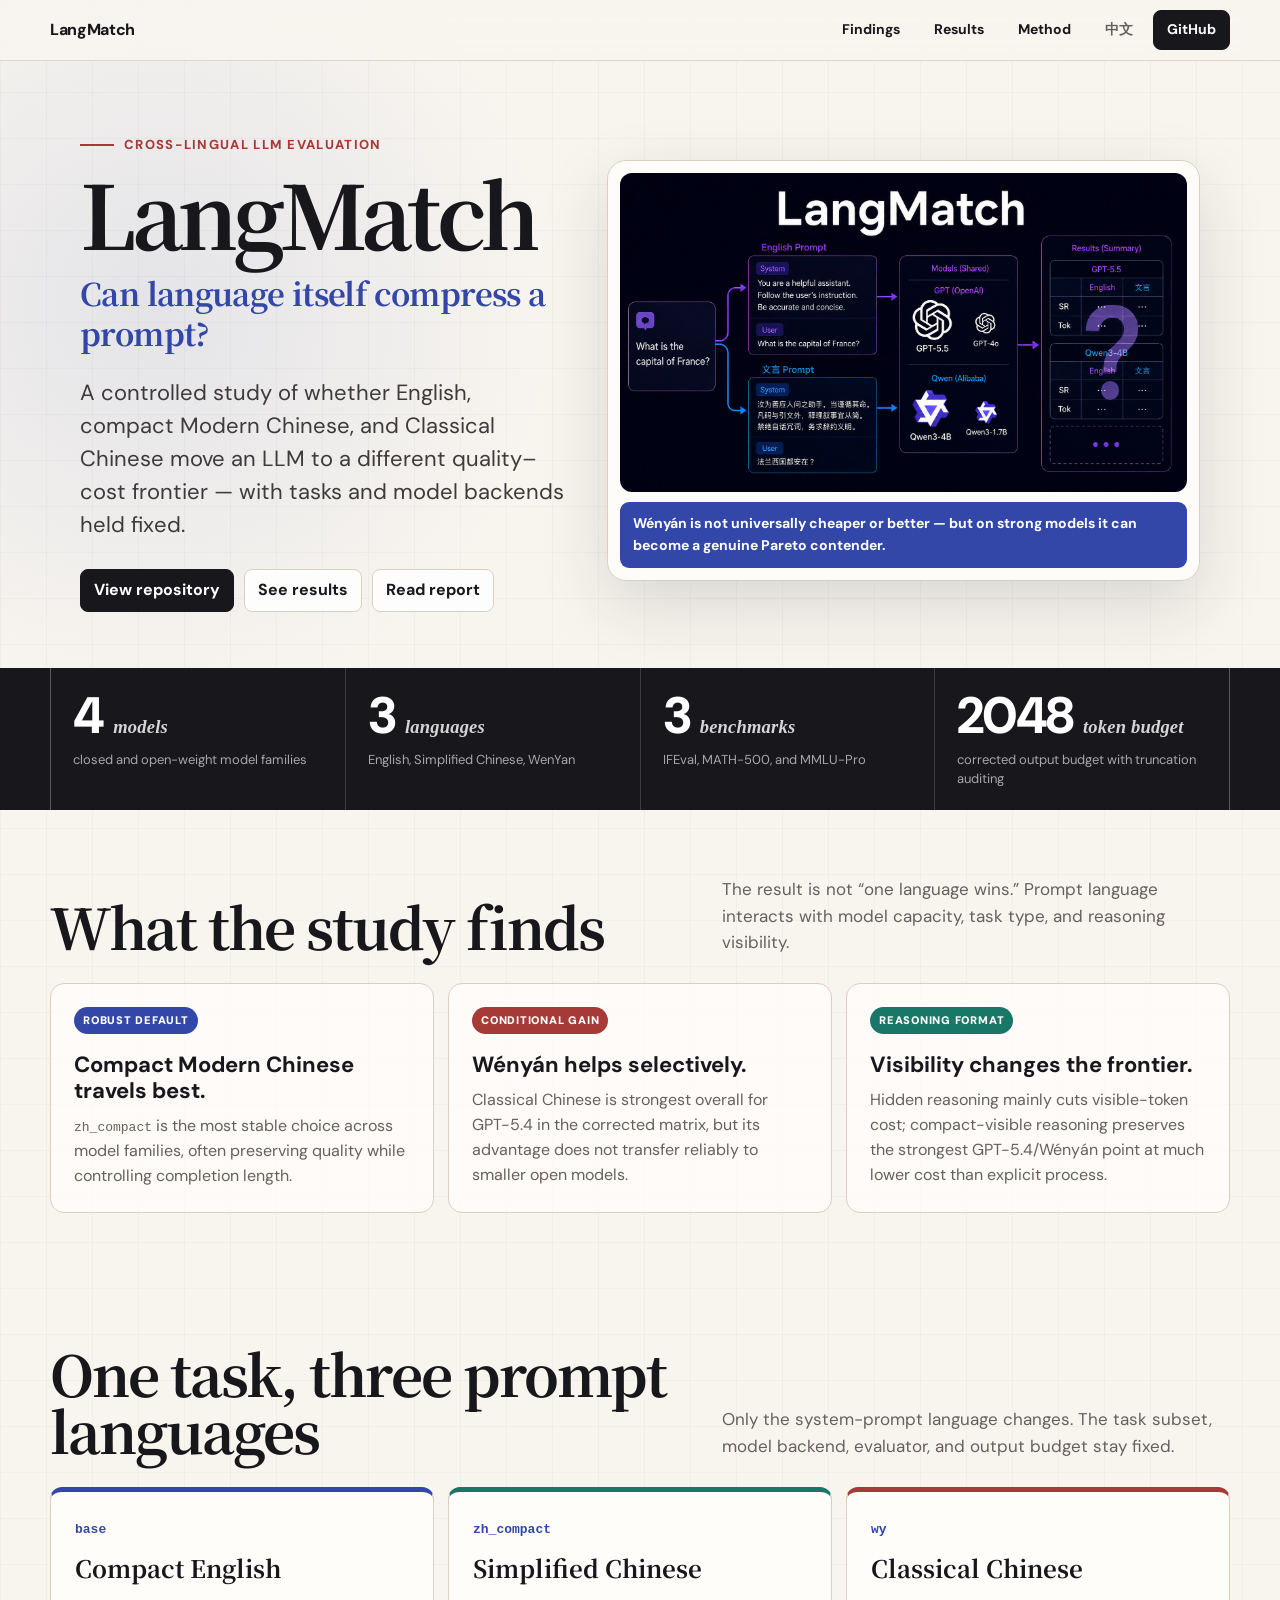
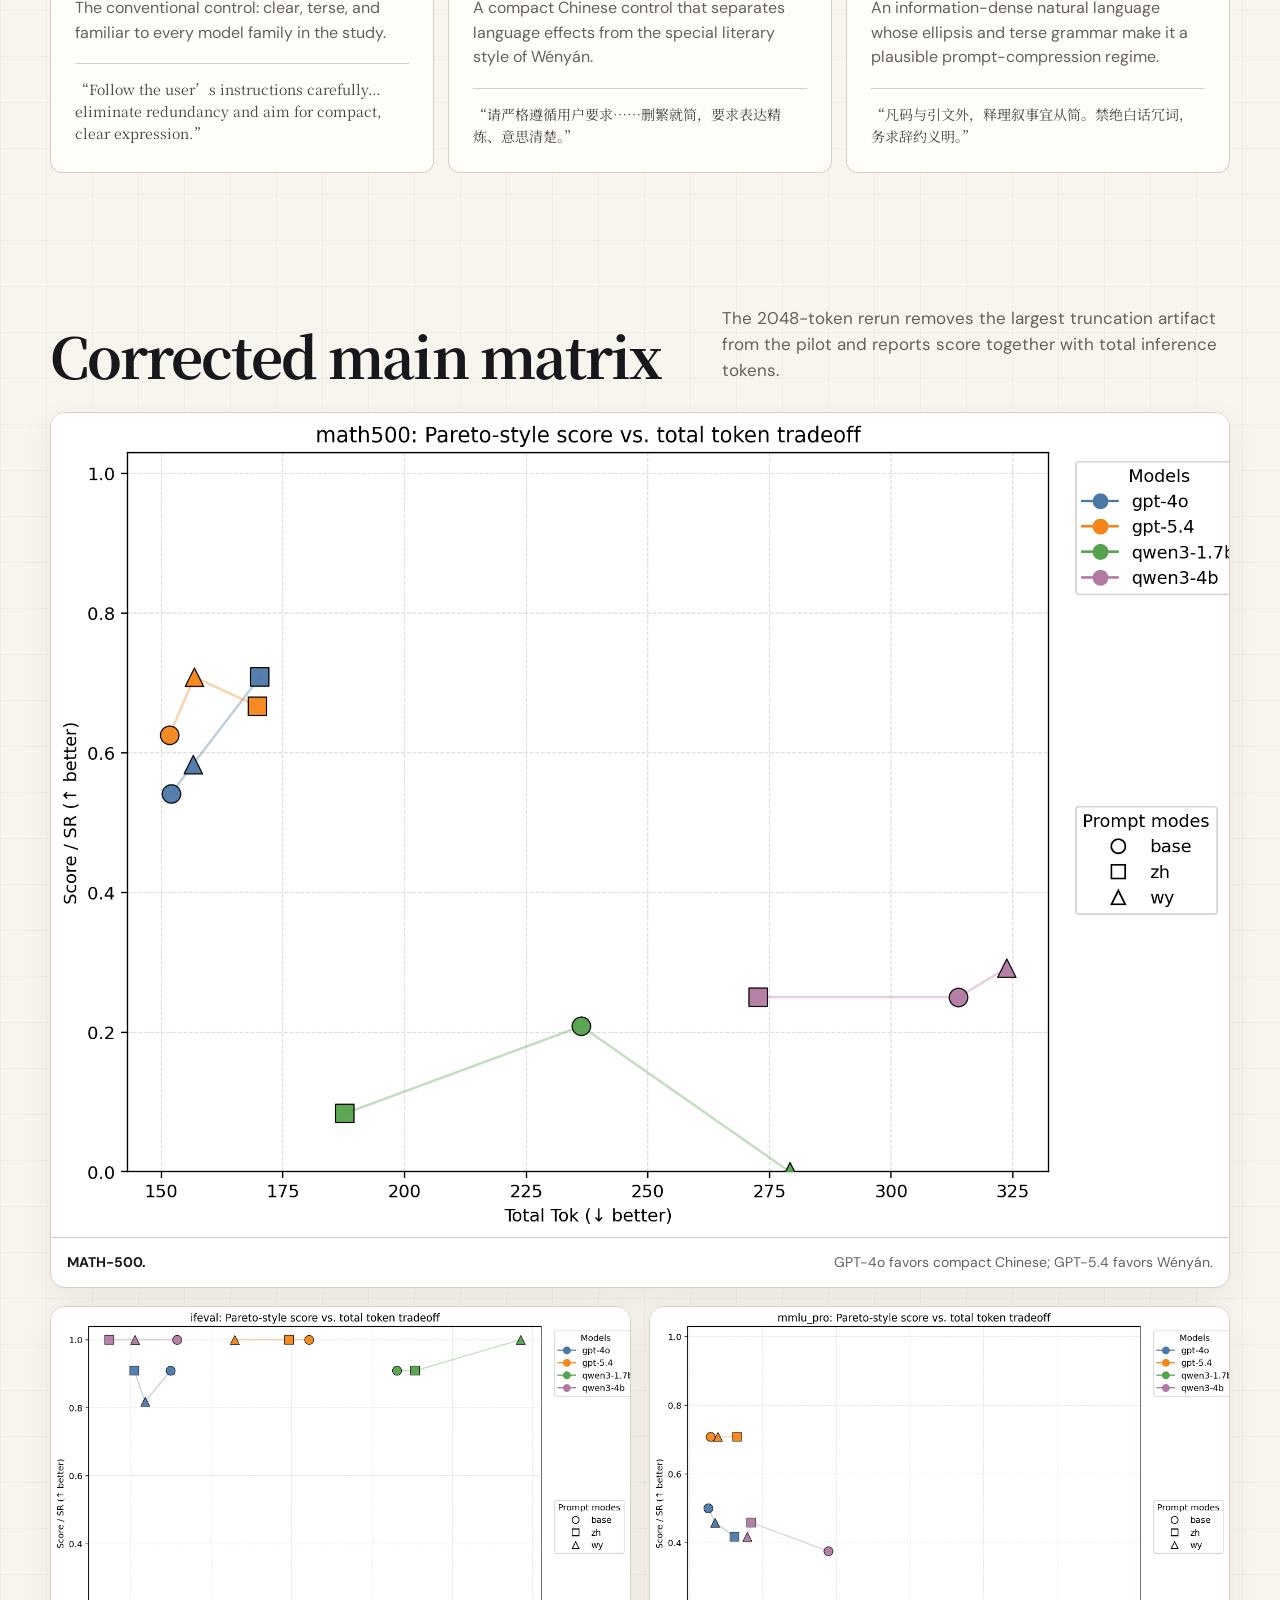
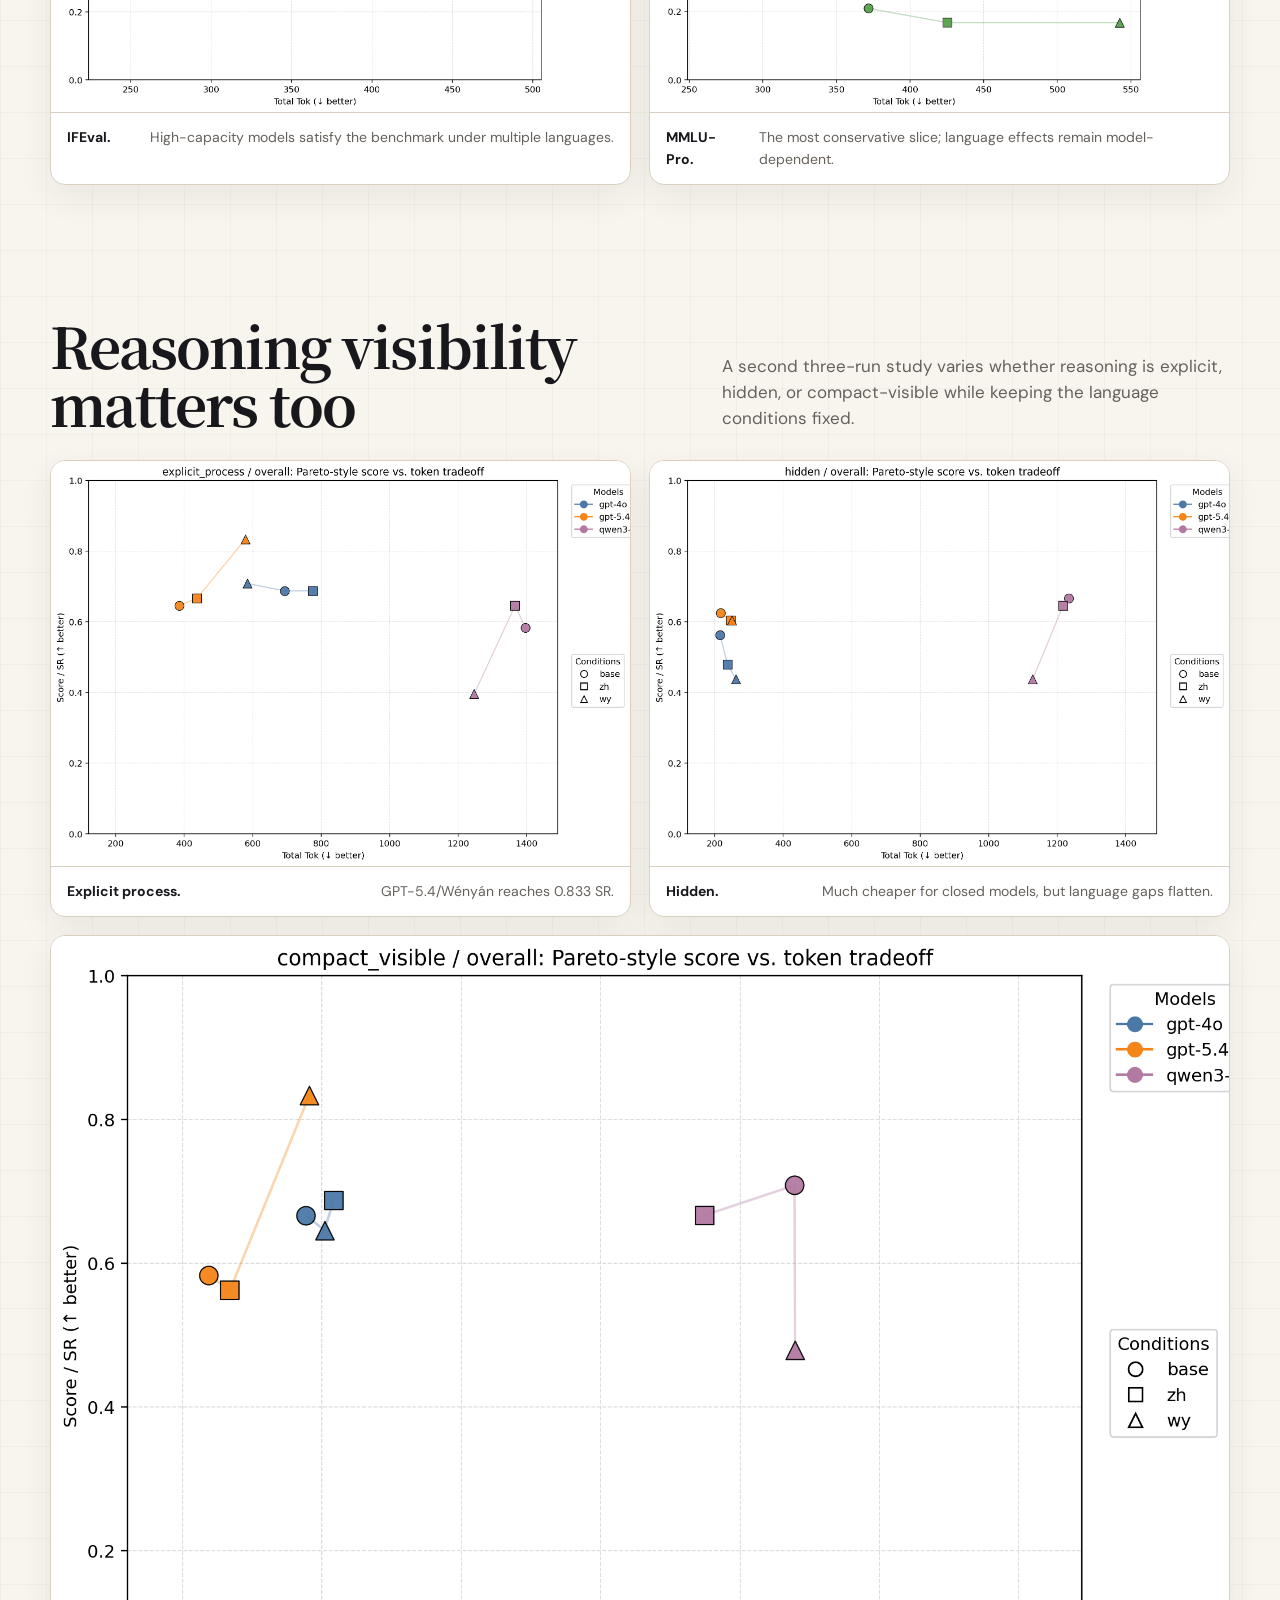
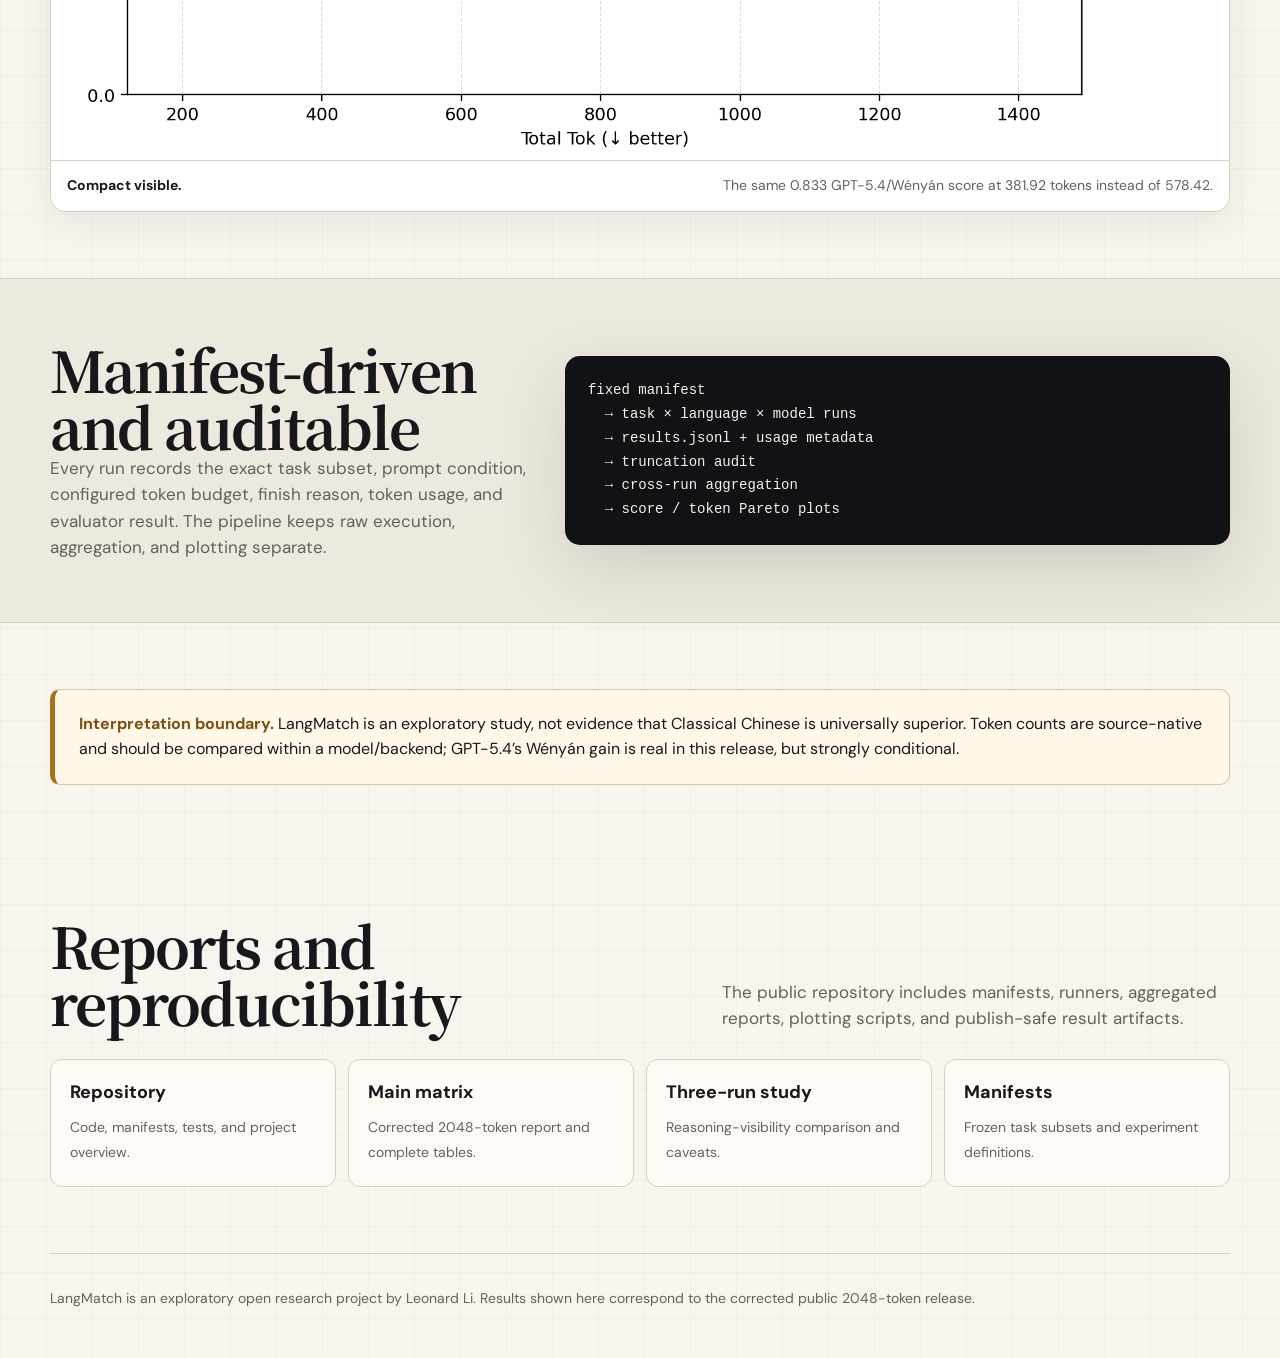
==== site/index.html @ ec036cbc "Add standalone LangMatch project site" ====
<!doctype html>
<html lang="en">
<head>
  <meta charset="utf-8">
  <meta name="viewport" content="width=device-width, initial-scale=1">
  <title>LangMatch — Prompt Language as a Quality–Cost Variable</title>
  <meta name="description" content="LangMatch tests whether Classical Chinese can act as a conditional natural-language prompt compression strategy for LLMs.">
  <meta property="og:title" content="LangMatch">
  <meta property="og:description" content="Does prompt language change the quality–cost frontier of LLM inference?">
  <meta property="og:image" content="assets/hero.png">
  <link rel="stylesheet" href="styles.css">
</head>
<body>
  <div class="topbar">
    <nav class="nav" aria-label="Primary navigation">
      <a class="brand" href="#">LangMatch</a>
      <div class="navlinks">
        <a href="#findings">Findings</a>
        <a href="#results">Results</a>
        <a href="#method">Method</a>
        <a class="lang" href="zh.html">中文</a>
        <a class="button primary" href="https://github.com/LeonardNJU/LangMatch">GitHub</a>
      </div>
    </nav>
  </div>

  <header class="hero">
    <div>
      <p class="eyebrow">Cross-lingual LLM evaluation</p>
      <h1><span class="title-main">LangMatch</span><span class="subtitle-mark">Can language itself compress a prompt?</span></h1>
      <p class="lead">A controlled study of whether English, compact Modern Chinese, and Classical Chinese move an LLM to a different quality–cost frontier — with tasks and model backends held fixed.</p>
      <div class="hero-actions">
        <a class="button primary" href="https://github.com/LeonardNJU/LangMatch">View repository</a>
        <a class="button secondary" href="#results">See results</a>
        <a class="button secondary" href="https://github.com/LeonardNJU/LangMatch/blob/main/docs/matrix_eval_results_2048.md">Read report</a>
      </div>
    </div>
    <div class="hero-figure" aria-label="LangMatch project illustration">
      <img src="assets/hero.png" alt="LangMatch project illustration comparing English, Simplified Chinese, and WenYan prompts">
      <div class="hero-callout">Wényán is not universally cheaper or better — but on strong models it can become a genuine Pareto contender.</div>
    </div>
  </header>

  <section class="metric-strip" aria-label="Study summary">
    <div class="metrics">
      <div class="metric"><strong><span class="metric-value">4</span><span class="metric-unit">models</span></strong><span>closed and open-weight model families</span></div>
      <div class="metric"><strong><span class="metric-value">3</span><span class="metric-unit">languages</span></strong><span>English, Simplified Chinese, WenYan</span></div>
      <div class="metric"><strong><span class="metric-value">3</span><span class="metric-unit">benchmarks</span></strong><span>IFEval, MATH-500, and MMLU-Pro</span></div>
      <div class="metric"><strong><span class="metric-value">2048</span><span class="metric-unit">token budget</span></strong><span>corrected output budget with truncation auditing</span></div>
    </div>
  </section>

  <main>
    <section class="section" id="findings">
      <div class="section-head">
        <h2>What the study finds</h2>
        <p>The result is not “one language wins.” Prompt language interacts with model capacity, task type, and reasoning visibility.</p>
      </div>
      <div class="cards">
        <article class="card">
          <span class="tag indigo">Robust default</span>
          <h3>Compact Modern Chinese travels best.</h3>
          <p><code>zh_compact</code> is the most stable choice across model families, often preserving quality while controlling completion length.</p>
        </article>
        <article class="card">
          <span class="tag red">Conditional gain</span>
          <h3>Wényán helps selectively.</h3>
          <p>Classical Chinese is strongest overall for GPT-5.4 in the corrected matrix, but its advantage does not transfer reliably to smaller open models.</p>
        </article>
        <article class="card">
          <span class="tag jade">Reasoning format</span>
          <h3>Visibility changes the frontier.</h3>
          <p>Hidden reasoning mainly cuts visible-token cost; compact-visible reasoning preserves the strongest GPT-5.4/Wényán point at much lower cost than explicit process.</p>
        </article>
      </div>
    </section>

    <section class="section" id="question">
      <div class="section-head">
        <h2>One task, three prompt languages</h2>
        <p>Only the system-prompt language changes. The task subset, model backend, evaluator, and output budget stay fixed.</p>
      </div>
      <div class="prompt-grid">
        <article class="prompt">
          <code>base</code>
          <h3>Compact English</h3>
          <p>The conventional control: clear, terse, and familiar to every model family in the study.</p>
          <p class="sample">“Follow the user’s instructions carefully… eliminate redundancy and aim for compact, clear expression.”</p>
        </article>
        <article class="prompt">
          <code>zh_compact</code>
          <h3>Simplified Chinese</h3>
          <p>A compact Chinese control that separates language effects from the special literary style of Wényán.</p>
          <p class="sample">“请严格遵循用户要求……删繁就简，要求表达精炼、意思清楚。”</p>
        </article>
        <article class="prompt">
          <code>wy</code>
          <h3>Classical Chinese</h3>
          <p>An information-dense natural language whose ellipsis and terse grammar make it a plausible prompt-compression regime.</p>
          <p class="sample">“凡码与引文外，释理叙事宜从简。禁绝白话冗词，务求辞约义明。”</p>
        </article>
      </div>
    </section>

    <section class="section" id="results">
      <div class="section-head">
        <h2>Corrected main matrix</h2>
        <p>The 2048-token rerun removes the largest truncation artifact from the pilot and reports score together with total inference tokens.</p>
      </div>
      <div class="charts">
        <figure class="wide">
          <img src="assets/matrix-math500.png" alt="MATH-500 prompt-language comparison">
          <figcaption><strong>MATH-500.</strong><span>GPT-4o favors compact Chinese; GPT-5.4 favors Wényán.</span></figcaption>
        </figure>
        <figure>
          <img src="assets/matrix-ifeval.png" alt="IFEval prompt-language comparison">
          <figcaption><strong>IFEval.</strong><span>High-capacity models satisfy the benchmark under multiple languages.</span></figcaption>
        </figure>
        <figure>
          <img src="assets/matrix-mmlu-pro.png" alt="MMLU-Pro prompt-language comparison">
          <figcaption><strong>MMLU-Pro.</strong><span>The most conservative slice; language effects remain model-dependent.</span></figcaption>
        </figure>
      </div>
    </section>

    <section class="section">
      <div class="section-head">
        <h2>Reasoning visibility matters too</h2>
        <p>A second three-run study varies whether reasoning is explicit, hidden, or compact-visible while keeping the language conditions fixed.</p>
      </div>
      <div class="charts">
        <figure>
          <img src="assets/three-run-explicit.png" alt="Explicit reasoning overall results">
          <figcaption><strong>Explicit process.</strong><span>GPT-5.4/Wényán reaches 0.833 SR.</span></figcaption>
        </figure>
        <figure>
          <img src="assets/three-run-hidden.png" alt="Hidden reasoning overall results">
          <figcaption><strong>Hidden.</strong><span>Much cheaper for closed models, but language gaps flatten.</span></figcaption>
        </figure>
        <figure class="wide">
          <img src="assets/three-run-compact.png" alt="Compact-visible reasoning overall results">
          <figcaption><strong>Compact visible.</strong><span>The same 0.833 GPT-5.4/Wényán score at 381.92 tokens instead of 578.42.</span></figcaption>
        </figure>
      </div>
    </section>

    <section class="method-band" id="method">
      <div class="method-grid">
        <div>
          <h2>Manifest-driven and auditable</h2>
          <p class="body-copy">Every run records the exact task subset, prompt condition, configured token budget, finish reason, token usage, and evaluator result. The pipeline keeps raw execution, aggregation, and plotting separate.</p>
        </div>
        <pre class="pipeline"><code>fixed manifest
  → task × language × model runs
  → results.jsonl + usage metadata
  → truncation audit
  → cross-run aggregation
  → score / token Pareto plots</code></pre>
      </div>
    </section>

    <section class="section">
      <div class="notice">
        <strong>Interpretation boundary.</strong> LangMatch is an exploratory study, not evidence that Classical Chinese is universally superior. Token counts are source-native and should be compared within a model/backend; GPT-5.4’s Wényán gain is real in this release, but strongly conditional.
      </div>
    </section>

    <section class="section">
      <div class="section-head">
        <h2>Reports and reproducibility</h2>
        <p>The public repository includes manifests, runners, aggregated reports, plotting scripts, and publish-safe result artifacts.</p>
      </div>
      <div class="docs">
        <a class="doc-link" href="https://github.com/LeonardNJU/LangMatch"><strong>Repository</strong><span>Code, manifests, tests, and project overview.</span></a>
        <a class="doc-link" href="https://github.com/LeonardNJU/LangMatch/blob/main/docs/matrix_eval_results_2048.md"><strong>Main matrix</strong><span>Corrected 2048-token report and complete tables.</span></a>
        <a class="doc-link" href="https://github.com/LeonardNJU/LangMatch/blob/main/docs/langmatch_3runs_results_zh.md"><strong>Three-run study</strong><span>Reasoning-visibility comparison and caveats.</span></a>
        <a class="doc-link" href="https://github.com/LeonardNJU/LangMatch/tree/main/data"><strong>Manifests</strong><span>Frozen task subsets and experiment definitions.</span></a>
      </div>
    </section>
  </main>

  <footer>LangMatch is an exploratory open research project by Leonard Li. Results shown here correspond to the corrected public 2048-token release.</footer>
</body>
</html>
---- site/styles.css ----
@import url("https://fonts.googleapis.com/css2?family=DM+Sans:wght@400;500;600;700&family=Noto+Serif+SC:wght@600;700;900&display=swap");

:root {
  color-scheme: light;
  --ink: #18171c;
  --paper: #f8f5ef;
  --panel: #fffdfa;
  --soft: #eee9df;
  --line: #d9d0c2;
  --muted: #66605b;
  --indigo: #3247a8;
  --red: #a63a36;
  --jade: #187766;
  --gold: #a76f16;
  --shadow: 0 24px 70px rgba(38, 28, 24, .14);
}

* { box-sizing: border-box; }
html { scroll-behavior: smooth; overflow-x: hidden; }
body {
  margin: 0;
  color: var(--ink);
  font-family: "DM Sans", system-ui, -apple-system, BlinkMacSystemFont, "Segoe UI", sans-serif;
  line-height: 1.55;
  background:
    radial-gradient(circle at 12% 5%, rgba(50, 71, 168, .10), transparent 25rem),
    linear-gradient(90deg, rgba(24, 23, 28, .026) 1px, transparent 1px),
    linear-gradient(180deg, rgba(24, 23, 28, .026) 1px, transparent 1px),
    var(--paper);
  background-size: auto, 46px 46px, 46px 46px, auto;
}
a { color: inherit; }
img { max-width: 100%; }

.topbar {
  position: sticky;
  top: 0;
  z-index: 20;
  border-bottom: 1px solid rgba(217, 208, 194, .82);
  background: rgba(248, 245, 239, .87);
  backdrop-filter: blur(16px);
}
.nav {
  width: min(1180px, calc(100% - 40px));
  min-height: 60px;
  margin: 0 auto;
  display: flex;
  align-items: center;
  justify-content: space-between;
  gap: 18px;
}
.brand { font-weight: 800; text-decoration: none; letter-spacing: -.02em; }
.navlinks { display: flex; align-items: center; gap: 6px; font-size: 14px; }
.navlinks a, .button {
  display: inline-flex;
  align-items: center;
  justify-content: center;
  min-height: 38px;
  padding: 8px 13px;
  border: 1px solid transparent;
  border-radius: 8px;
  text-decoration: none;
  font-weight: 700;
  white-space: nowrap;
}
.navlinks a:hover { border-color: var(--line); background: rgba(255,255,255,.72); }
.button.primary { color: #fff; background: var(--ink); border-color: var(--ink); }
.button.secondary { background: rgba(255,255,255,.86); border-color: var(--line); }
.button:hover { transform: translateY(-1px); }
.lang { color: var(--muted); }

.hero {
  width: min(1120px, calc(100% - 72px));
  margin: 0 auto;
  padding: 68px 0 56px;
  display: grid;
  grid-template-columns: minmax(0, .82fr) minmax(430px, 1fr);
  gap: 40px;
  align-items: center;
}
.eyebrow {
  display: inline-flex;
  align-items: center;
  gap: 10px;
  margin: 0 0 17px;
  color: var(--red);
  font-size: 13px;
  font-weight: 800;
  letter-spacing: .1em;
  text-transform: uppercase;
}
.eyebrow::before { content: ""; width: 34px; height: 2px; background: var(--red); }
h1 {
  margin: 0;
  display: flex;
  flex-direction: column;
  align-items: flex-start;
  gap: 20px;
  font-family: "Noto Serif SC", Georgia, serif;
}
.title-main {
  display: block;
  font-size: clamp(55px, 7vw, 88px);
  line-height: .92;
  letter-spacing: -.055em;
}
.subtitle-mark {
  display: block;
  margin: 0;
  color: var(--indigo);
  font-size: clamp(22px, 2.45vw, 31px);
  line-height: 1.28;
  letter-spacing: -.02em;
}
.lead { margin: 24px 0 0; max-width: 640px; color: #3e3a3a; font-size: clamp(17px, 1.75vw, 22px); line-height: 1.5; }
.hero-actions { display: flex; flex-wrap: wrap; gap: 10px; margin-top: 28px; }
.hero-figure {
  min-width: 0;
  padding: 12px;
  border: 1px solid var(--line);
  border-radius: 19px;
  background: rgba(255,253,250,.9);
  box-shadow: var(--shadow);
  overflow: hidden;
}
.hero-figure img { display: block; width: 100%; aspect-ratio: 16 / 9; object-fit: cover; border-radius: 12px; }
.hero-callout {
  margin-top: 10px;
  padding: 11px 13px;
  border-radius: 9px;
  background: var(--indigo);
  color: #fff;
  font-size: 14px;
  font-weight: 700;
}

.metric-strip { color: #fff; background: var(--ink); }
.metrics {
  width: min(1180px, calc(100% - 40px));
  margin: 0 auto;
  display: grid;
  grid-template-columns: repeat(4, minmax(0, 1fr));
  gap: 1px;
  background: rgba(255,255,255,.16);
  border-inline: 1px solid rgba(255,255,255,.16);
}
.metric { min-height: 134px; padding: 22px; background: var(--ink); }
.metric strong { display: flex; align-items: baseline; gap: 11px; margin-bottom: 10px; line-height: 1; }
.metric-value { color: #fff; font-size: clamp(36px, 4vw, 54px); font-weight: 800; letter-spacing: -.055em; }
.metric-unit {
  color: rgba(255,255,255,.82);
  font-family: Georgia, "Songti SC", "Noto Serif CJK SC", serif;
  font-size: clamp(16px, 1.45vw, 19px);
  font-style: italic;
  font-weight: 600;
  letter-spacing: .01em;
  text-transform: lowercase;
}
.metric > span { display: block; color: rgba(255,255,255,.62); font-size: 13px; line-height: 1.42; }

.section { width: min(1180px, calc(100% - 40px)); margin: 0 auto; padding: 66px 0; }
.section-head {
  display: grid;
  grid-template-columns: minmax(0, .9fr) minmax(280px, .72fr);
  gap: 38px;
  align-items: end;
  margin-bottom: 28px;
}
h2 { margin: 0; font-family: "Noto Serif SC", Georgia, serif; font-size: clamp(34px, 4.4vw, 56px); line-height: 1.02; letter-spacing: -.035em; }
.section-head p, .body-copy { margin: 0; color: var(--muted); font-size: 17px; }

.cards { display: grid; grid-template-columns: repeat(3, minmax(0, 1fr)); gap: 14px; }
.card {
  min-height: 210px;
  padding: 23px;
  border: 1px solid var(--line);
  border-radius: 14px;
  background: rgba(255,253,250,.82);
}
.tag { display: inline-flex; margin-bottom: 18px; padding: 5px 9px; border-radius: 999px; color: #fff; font-size: 11px; font-weight: 900; letter-spacing: .07em; text-transform: uppercase; }
.tag.red { background: var(--red); } .tag.indigo { background: var(--indigo); } .tag.jade { background: var(--jade); }
.card h3 { margin: 0 0 10px; font-size: 22px; line-height: 1.18; }
.card p { margin: 0; color: var(--muted); }

.prompt-grid { display: grid; grid-template-columns: repeat(3, minmax(0, 1fr)); gap: 14px; }
.prompt {
  position: relative;
  min-height: 250px;
  padding: 24px;
  border: 1px solid var(--line);
  border-top: 5px solid var(--line);
  border-radius: 12px;
  background: var(--panel);
}
.prompt:nth-child(1) { border-top-color: var(--indigo); }
.prompt:nth-child(2) { border-top-color: var(--jade); }
.prompt:nth-child(3) { border-top-color: var(--red); }
.prompt code { color: var(--indigo); font-weight: 800; }
.prompt h3 { margin: 8px 0 10px; font-family: "Noto Serif SC", Georgia, serif; font-size: 24px; }
.prompt p { margin: 0; color: var(--muted); }
.prompt .sample { margin-top: 18px; padding-top: 15px; border-top: 1px solid var(--line); color: #4a4541; font-family: "Noto Serif SC", Georgia, serif; font-size: 14px; }

.charts { display: grid; grid-template-columns: repeat(2, minmax(0, 1fr)); gap: 18px; }
figure { margin: 0; border: 1px solid var(--line); border-radius: 15px; overflow: hidden; background: #fff; box-shadow: 0 12px 34px rgba(38,28,24,.07); }
figure.wide { grid-column: 1 / -1; }
figure img { display: block; width: 100%; height: auto; }
figcaption { display: flex; justify-content: space-between; gap: 18px; padding: 14px 16px; border-top: 1px solid var(--line); color: var(--muted); font-size: 14px; }
figcaption strong { color: var(--ink); }

.method-band { background: var(--soft); border-block: 1px solid var(--line); }
.method-grid {
  width: min(1180px, calc(100% - 40px));
  margin: 0 auto;
  padding: 62px 0;
  display: grid;
  grid-template-columns: minmax(0, .72fr) minmax(430px, 1fr);
  gap: 36px;
  align-items: center;
}
.pipeline { margin: 0; overflow-x: auto; padding: 23px; border-radius: 15px; color: #f7f2e9; background: #111216; box-shadow: var(--shadow); }
.pipeline code { font-family: ui-monospace, SFMono-Regular, Menlo, Consolas, monospace; font-size: 14px; line-height: 1.7; }

.notice { padding: 22px 24px; border: 1px solid #d7c6a5; border-left: 5px solid var(--gold); border-radius: 10px; background: #fff8e8; }
.notice strong { color: #7c5010; }
.docs { display: grid; grid-template-columns: repeat(4, minmax(0, 1fr)); gap: 12px; }
.doc-link { min-height: 128px; padding: 19px; border: 1px solid var(--line); border-radius: 12px; background: rgba(255,253,250,.84); text-decoration: none; }
.doc-link:hover { border-color: var(--indigo); transform: translateY(-2px); }
.doc-link strong { display: block; margin-bottom: 8px; font-size: 18px; }
.doc-link span { color: var(--muted); font-size: 14px; }

html[lang="zh-CN"] body {
  font-family: "Microsoft YaHei", "PingFang SC", "Noto Sans SC", "Noto Sans CJK SC", Arial, sans-serif;
}
html[lang="zh-CN"] h1,
html[lang="zh-CN"] h2,
html[lang="zh-CN"] h3,
html[lang="zh-CN"] .subtitle-mark {
  font-family: "Microsoft YaHei", "PingFang SC", "Noto Sans SC", "Noto Sans CJK SC", Arial, sans-serif;
}
html[lang="zh-CN"] h1 { gap: 17px; }
html[lang="zh-CN"] .subtitle-mark {
  font-size: clamp(18px, 1.95vw, 25px);
  font-weight: 600;
  line-height: 1.42;
  letter-spacing: -.015em;
}
html[lang="zh-CN"] .lead {
  font-size: clamp(16px, 1.45vw, 19px);
  line-height: 1.68;
}
html[lang="zh-CN"] h2 {
  font-size: clamp(30px, 3.55vw, 47px);
  line-height: 1.2;
  letter-spacing: -.03em;
  text-wrap: balance;
}
html[lang="zh-CN"] .section-head p,
html[lang="zh-CN"] .body-copy {
  font-size: 16px;
  line-height: 1.72;
}
html[lang="zh-CN"] .metric-unit {
  font-family: "Microsoft YaHei", "PingFang SC", "Noto Sans SC", "Noto Sans CJK SC", Arial, sans-serif;
  font-style: normal;
  letter-spacing: 0;
}

footer { width: min(1180px, calc(100% - 40px)); margin: 0 auto; padding: 34px 0 48px; border-top: 1px solid var(--line); color: var(--muted); font-size: 14px; }

@media (max-width: 900px) {
  .hero { width: min(100% - 40px, 720px); grid-template-columns: 1fr; padding-top: 48px; }
  .hero-figure { max-width: 700px; }
  .metrics { grid-template-columns: repeat(2, minmax(0,1fr)); }
  .cards, .prompt-grid { grid-template-columns: 1fr; }
  .section-head, .method-grid { grid-template-columns: 1fr; }
  .docs { grid-template-columns: repeat(2, minmax(0,1fr)); }
}
@media (max-width: 640px) {
  .nav { width: min(100% - 24px, 560px); }
  .navlinks a:not(.button):not(.lang) { display: none; }
  .hero { width: min(100% - 28px, 560px); }
  h1 { font-size: 55px; }
  .metrics { grid-template-columns: 1fr 1fr; }
  .metric { min-height: 112px; padding: 18px; }
  .metric-value { font-size: 34px; }
  .section, .method-grid { width: min(100% - 28px, 560px); padding: 48px 0; }
  .charts { grid-template-columns: 1fr; }
  figure.wide { grid-column: auto; }
  figcaption { display: block; }
  figcaption span { display: block; margin-top: 5px; }
  .docs { grid-template-columns: 1fr; }
}
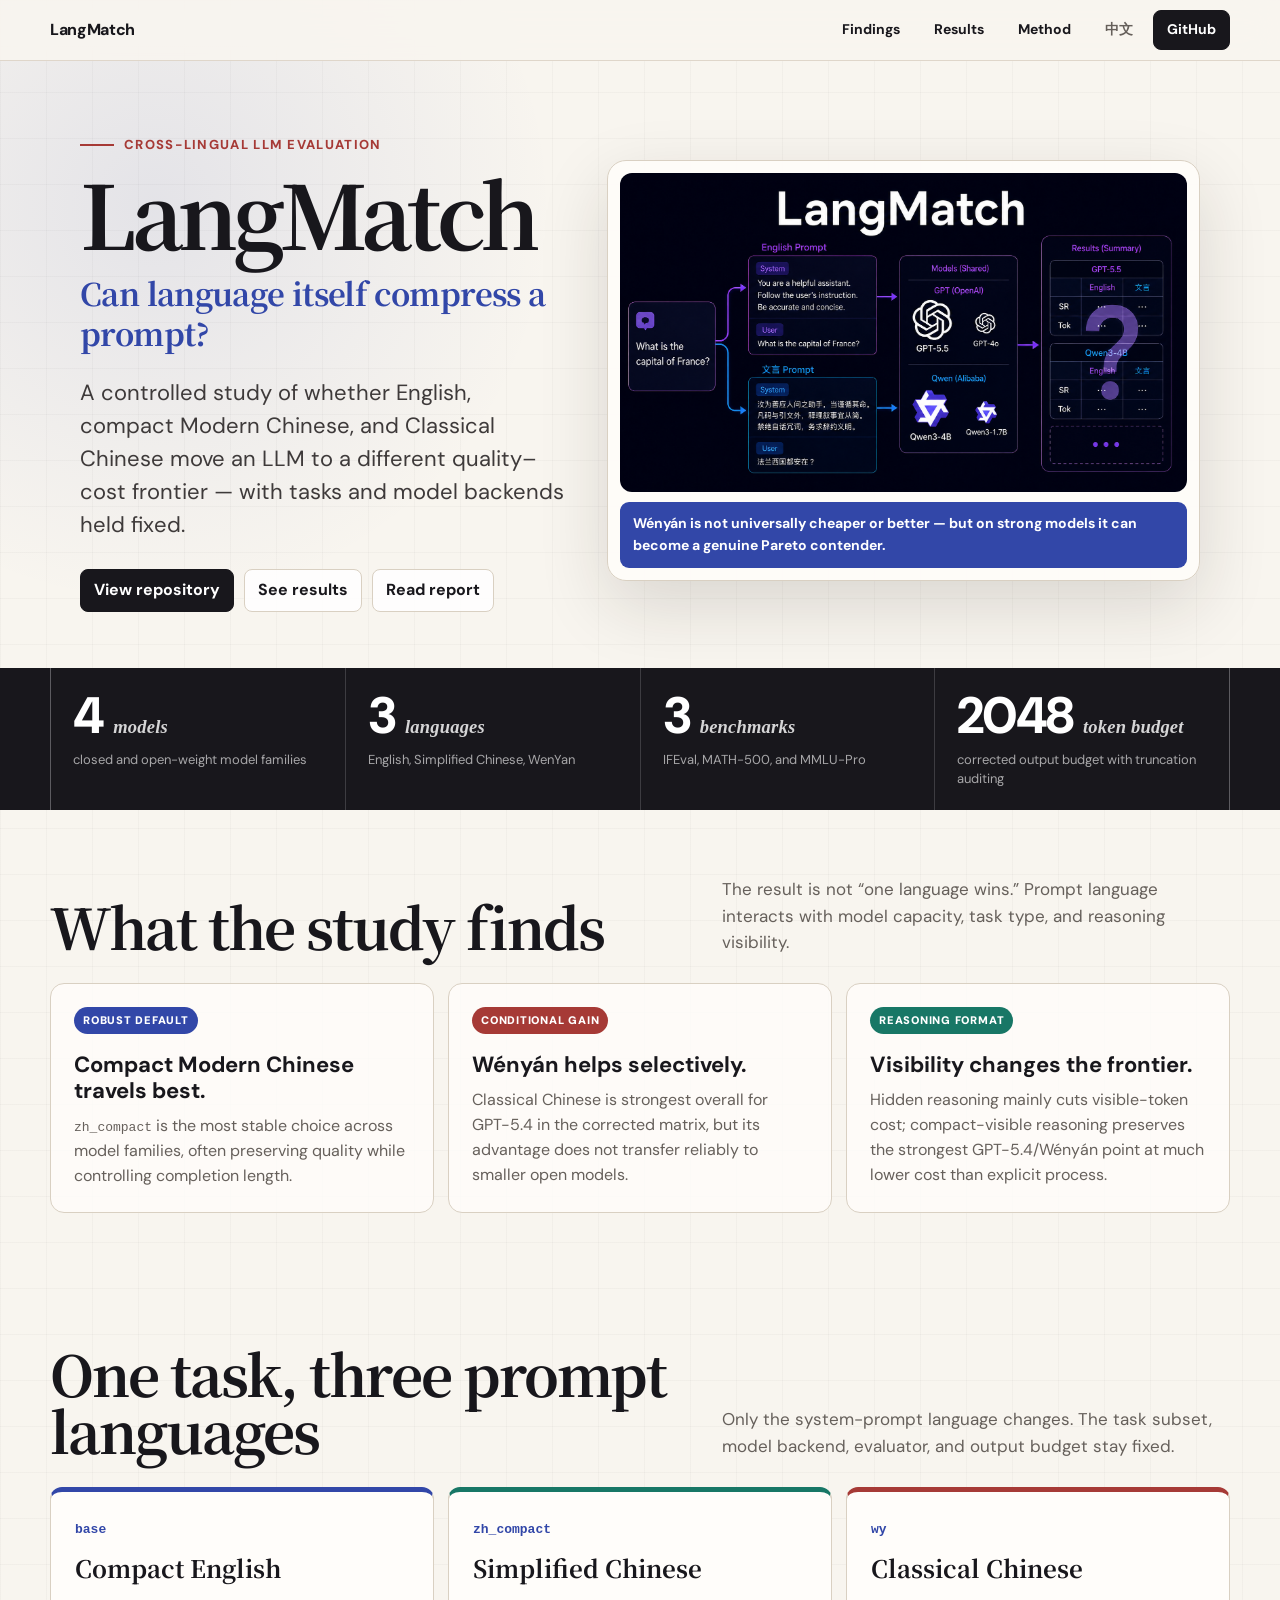
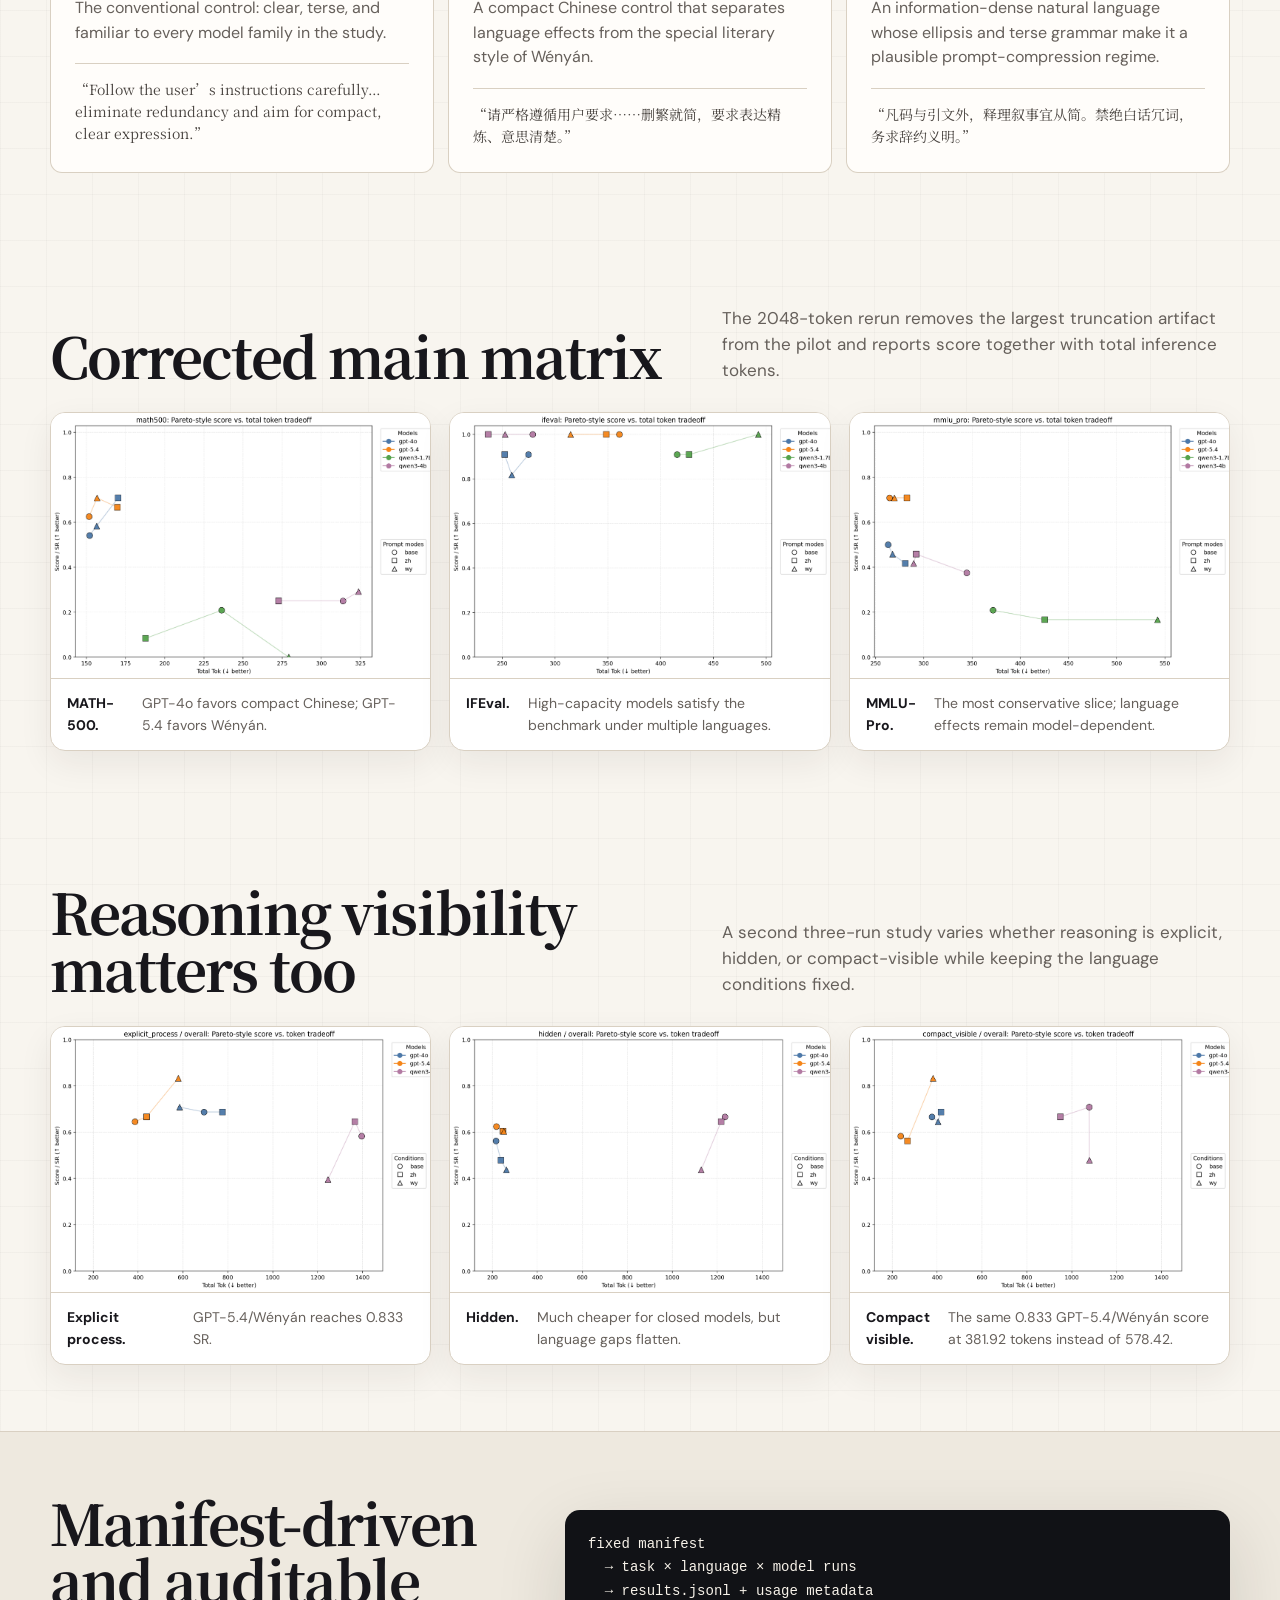
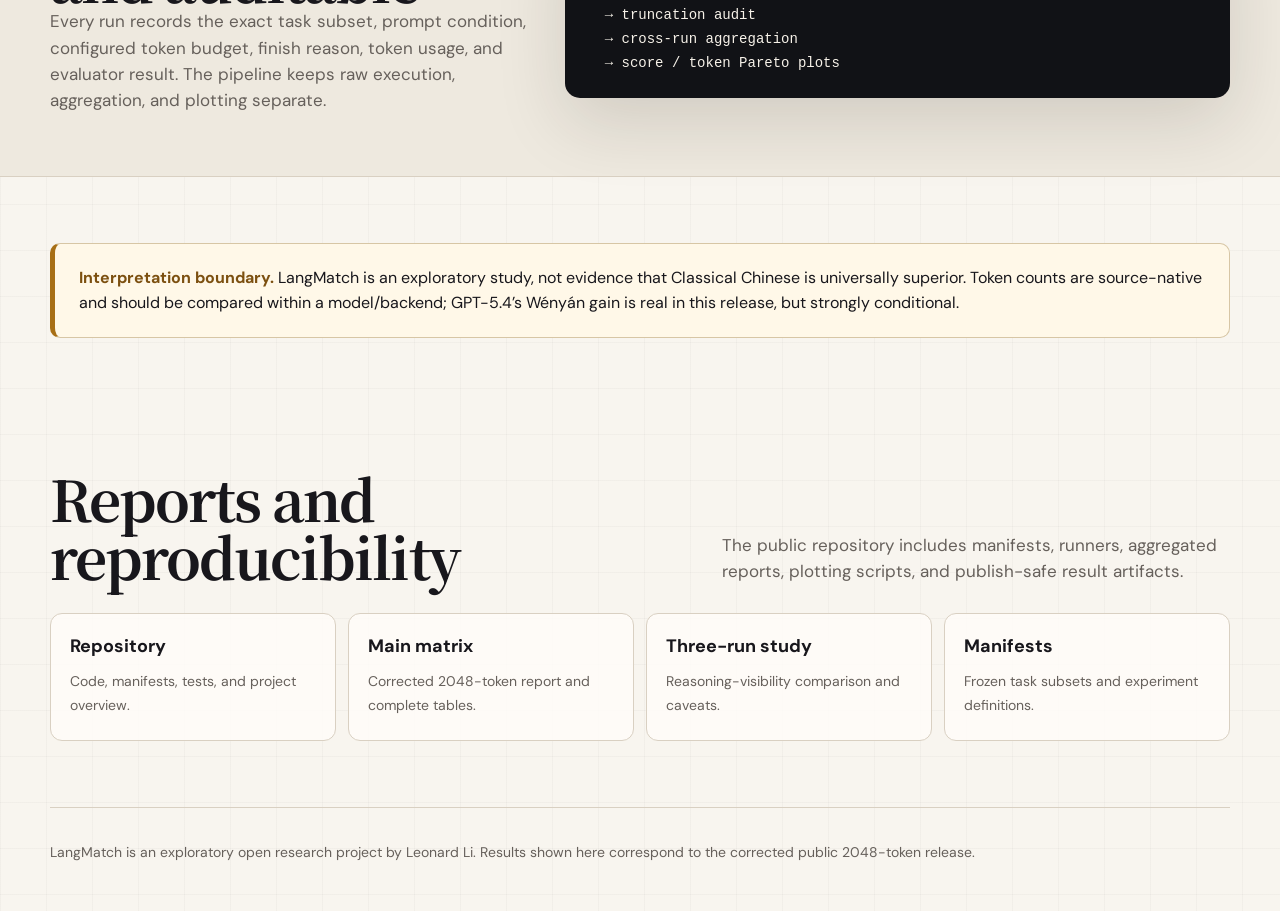
==== commit f2dc3d00: "Bust cached project site styles" ====
--- a/site/index.html
+++ b/site/index.html
@@ -8,7 +8,7 @@
   <meta property="og:title" content="LangMatch">
   <meta property="og:description" content="Does prompt language change the quality–cost frontier of LLM inference?">
   <meta property="og:image" content="assets/hero.png">
-  <link rel="stylesheet" href="styles.css">
+  <link rel="stylesheet" href="styles.css?v=20260714-2">
 </head>
 <body>
   <div class="topbar">
--- a/site/styles.css
+++ b/site/styles.css
@@ -200,9 +200,9 @@
 .prompt p { margin: 0; color: var(--muted); }
 .prompt .sample { margin-top: 18px; padding-top: 15px; border-top: 1px solid var(--line); color: #4a4541; font-family: "Noto Serif SC", Georgia, serif; font-size: 14px; }
 
-.charts { display: grid; grid-template-columns: repeat(2, minmax(0, 1fr)); gap: 18px; }
+.charts { display: grid; grid-template-columns: repeat(3, minmax(0, 1fr)); gap: 18px; }
 figure { margin: 0; border: 1px solid var(--line); border-radius: 15px; overflow: hidden; background: #fff; box-shadow: 0 12px 34px rgba(38,28,24,.07); }
-figure.wide { grid-column: 1 / -1; }
+figure.wide { grid-column: auto; }
 figure img { display: block; width: 100%; height: auto; }
 figcaption { display: flex; justify-content: space-between; gap: 18px; padding: 14px 16px; border-top: 1px solid var(--line); color: var(--muted); font-size: 14px; }
 figcaption strong { color: var(--ink); }
@@ -229,13 +229,13 @@
 .doc-link span { color: var(--muted); font-size: 14px; }
 
 html[lang="zh-CN"] body {
-  font-family: "Microsoft YaHei", "PingFang SC", "Noto Sans SC", "Noto Sans CJK SC", Arial, sans-serif;
+  font-family: "Noto Serif SC", "Source Han Serif SC", "Songti SC", STSong, SimSun, serif;
 }
 html[lang="zh-CN"] h1,
 html[lang="zh-CN"] h2,
 html[lang="zh-CN"] h3,
 html[lang="zh-CN"] .subtitle-mark {
-  font-family: "Microsoft YaHei", "PingFang SC", "Noto Sans SC", "Noto Sans CJK SC", Arial, sans-serif;
+  font-family: "Noto Serif SC", "Source Han Serif SC", "Songti SC", STSong, SimSun, serif;
 }
 html[lang="zh-CN"] h1 { gap: 17px; }
 html[lang="zh-CN"] .subtitle-mark {
@@ -260,7 +260,7 @@
   line-height: 1.72;
 }
 html[lang="zh-CN"] .metric-unit {
-  font-family: "Microsoft YaHei", "PingFang SC", "Noto Sans SC", "Noto Sans CJK SC", Arial, sans-serif;
+  font-family: "Noto Serif SC", "Source Han Serif SC", "Songti SC", STSong, SimSun, serif;
   font-style: normal;
   letter-spacing: 0;
 }
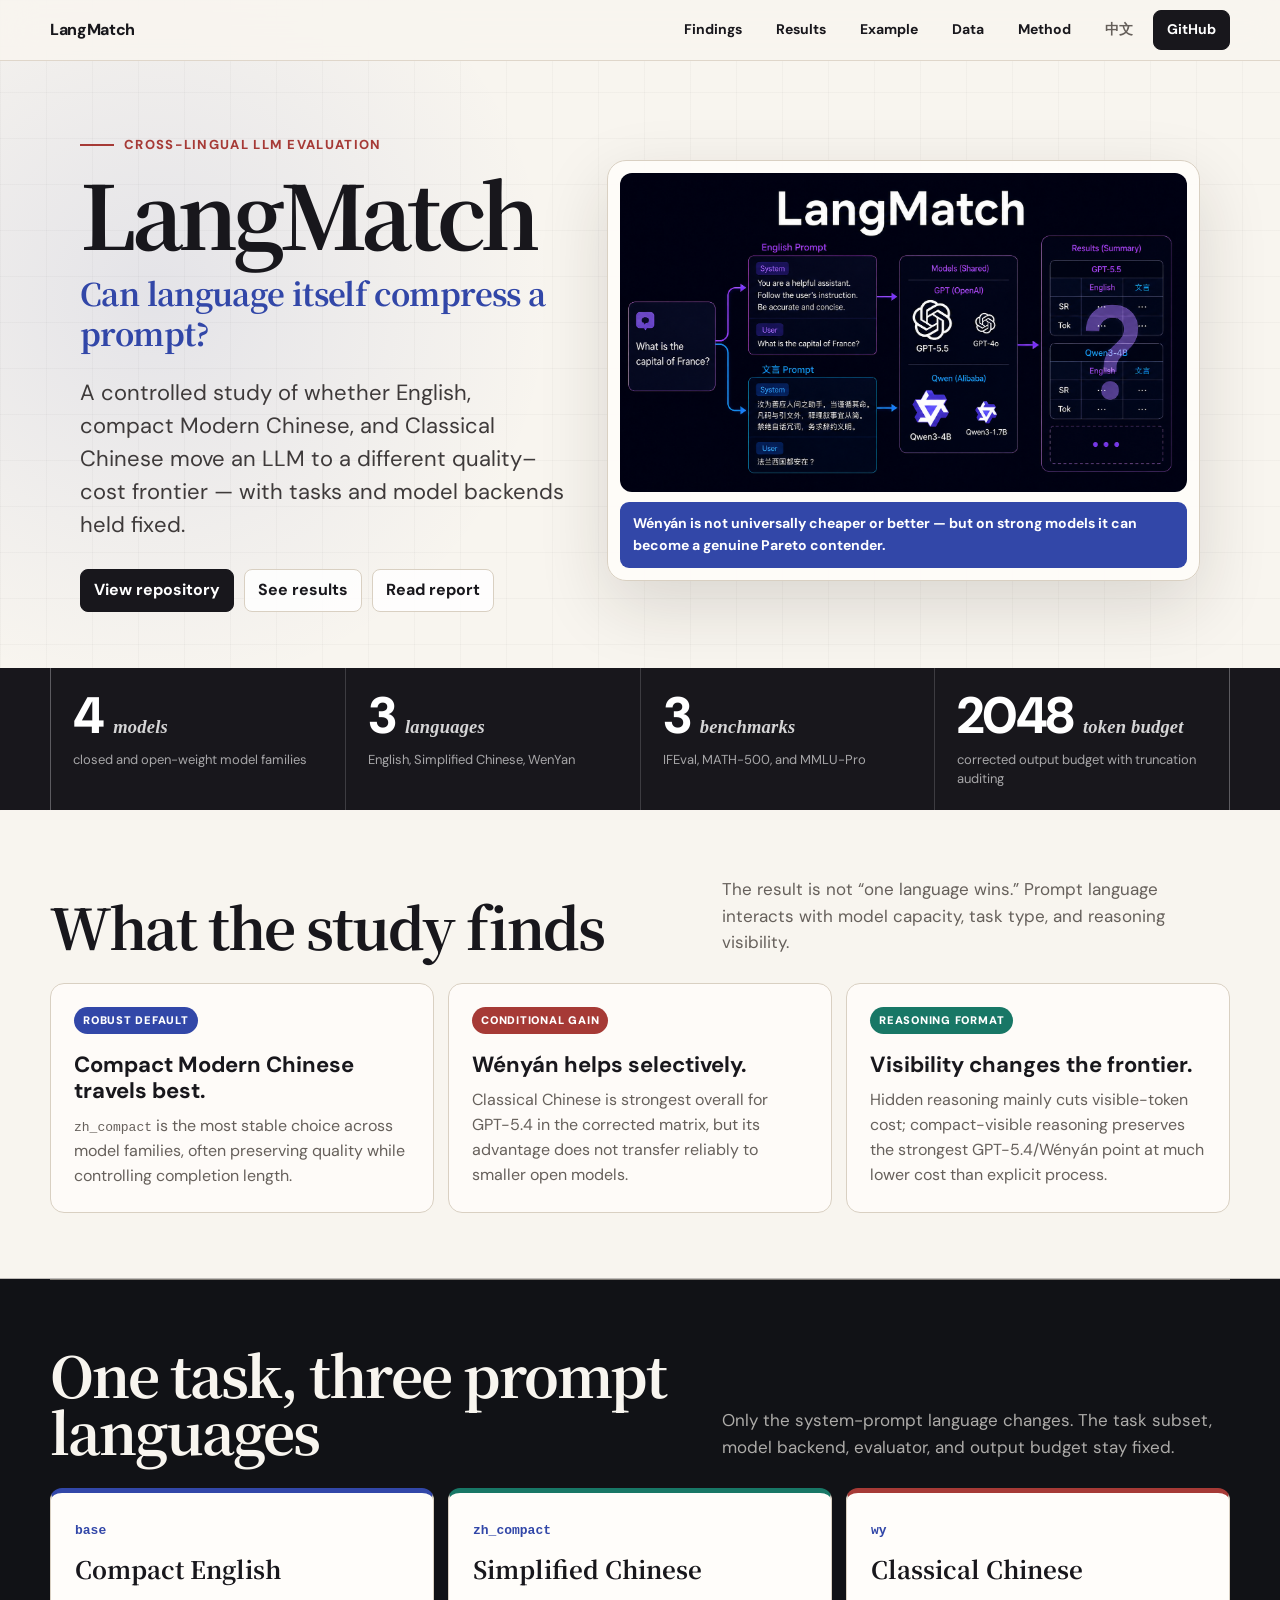
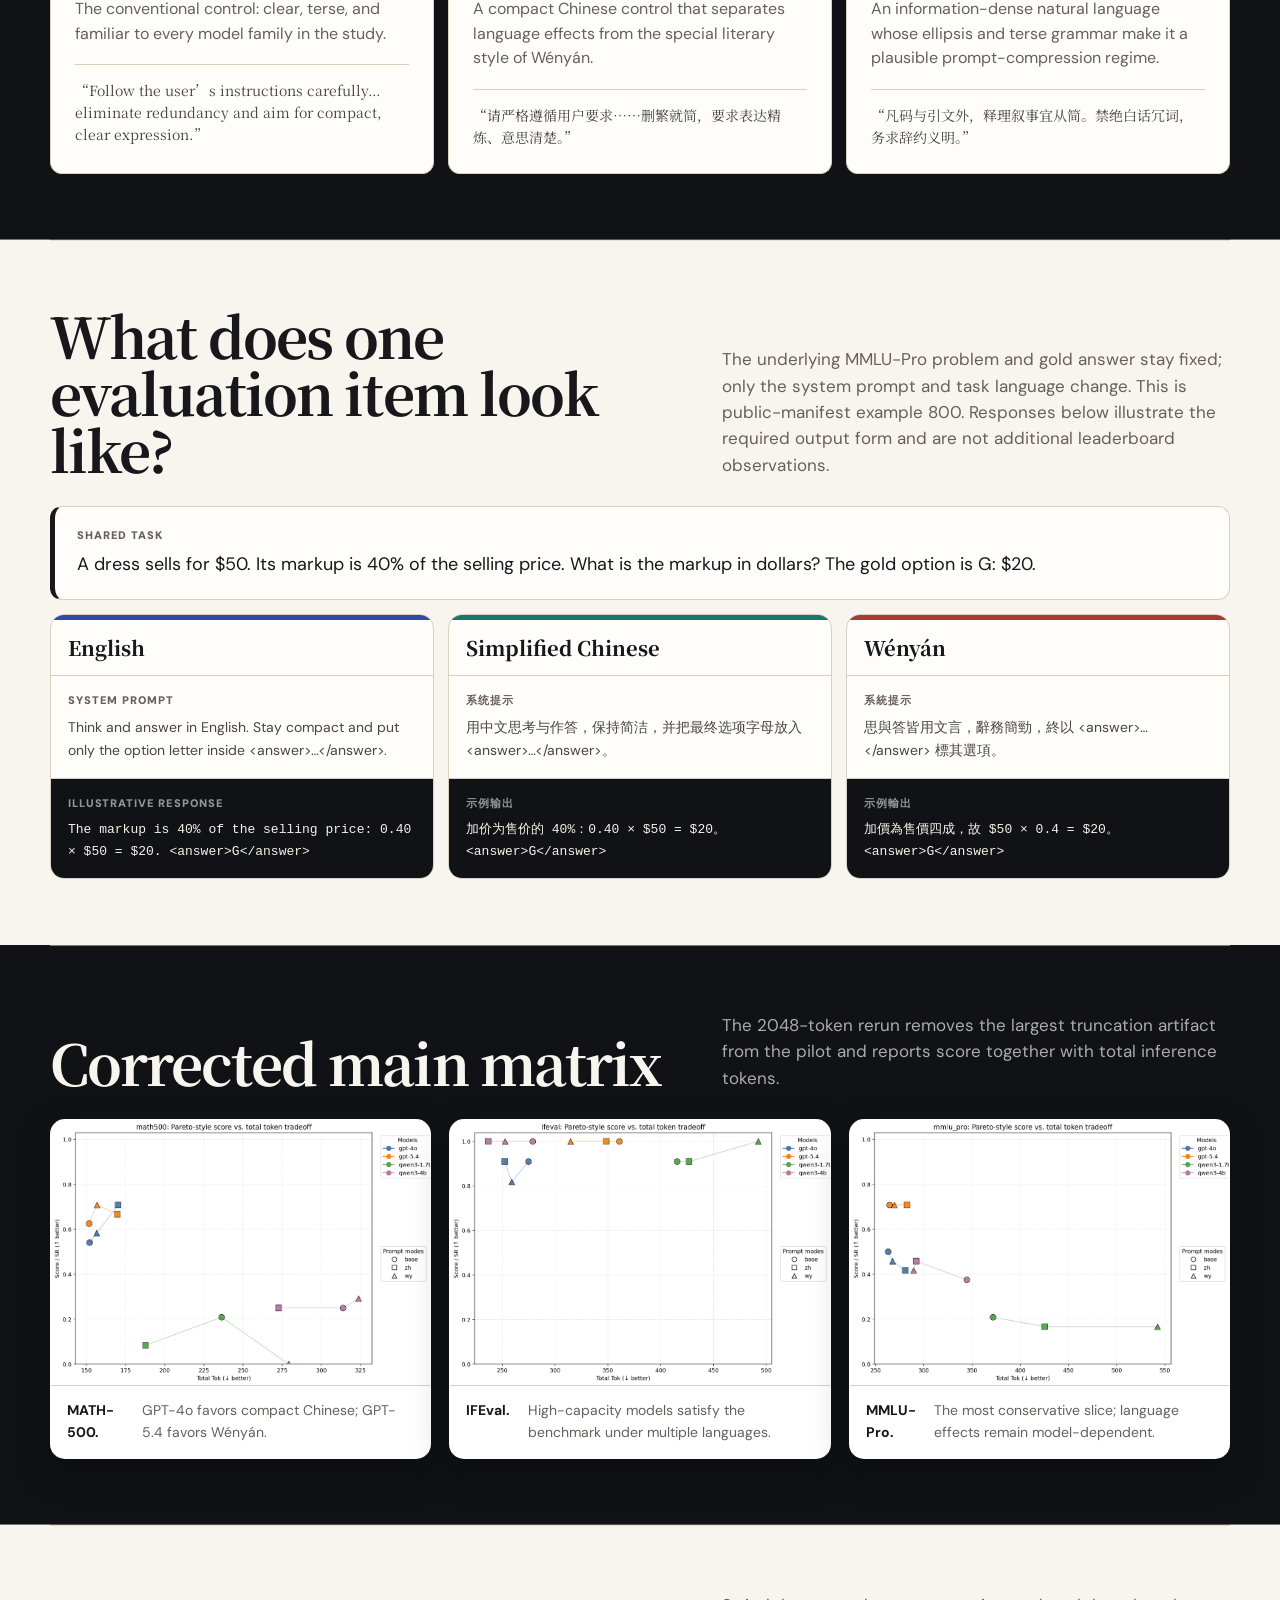
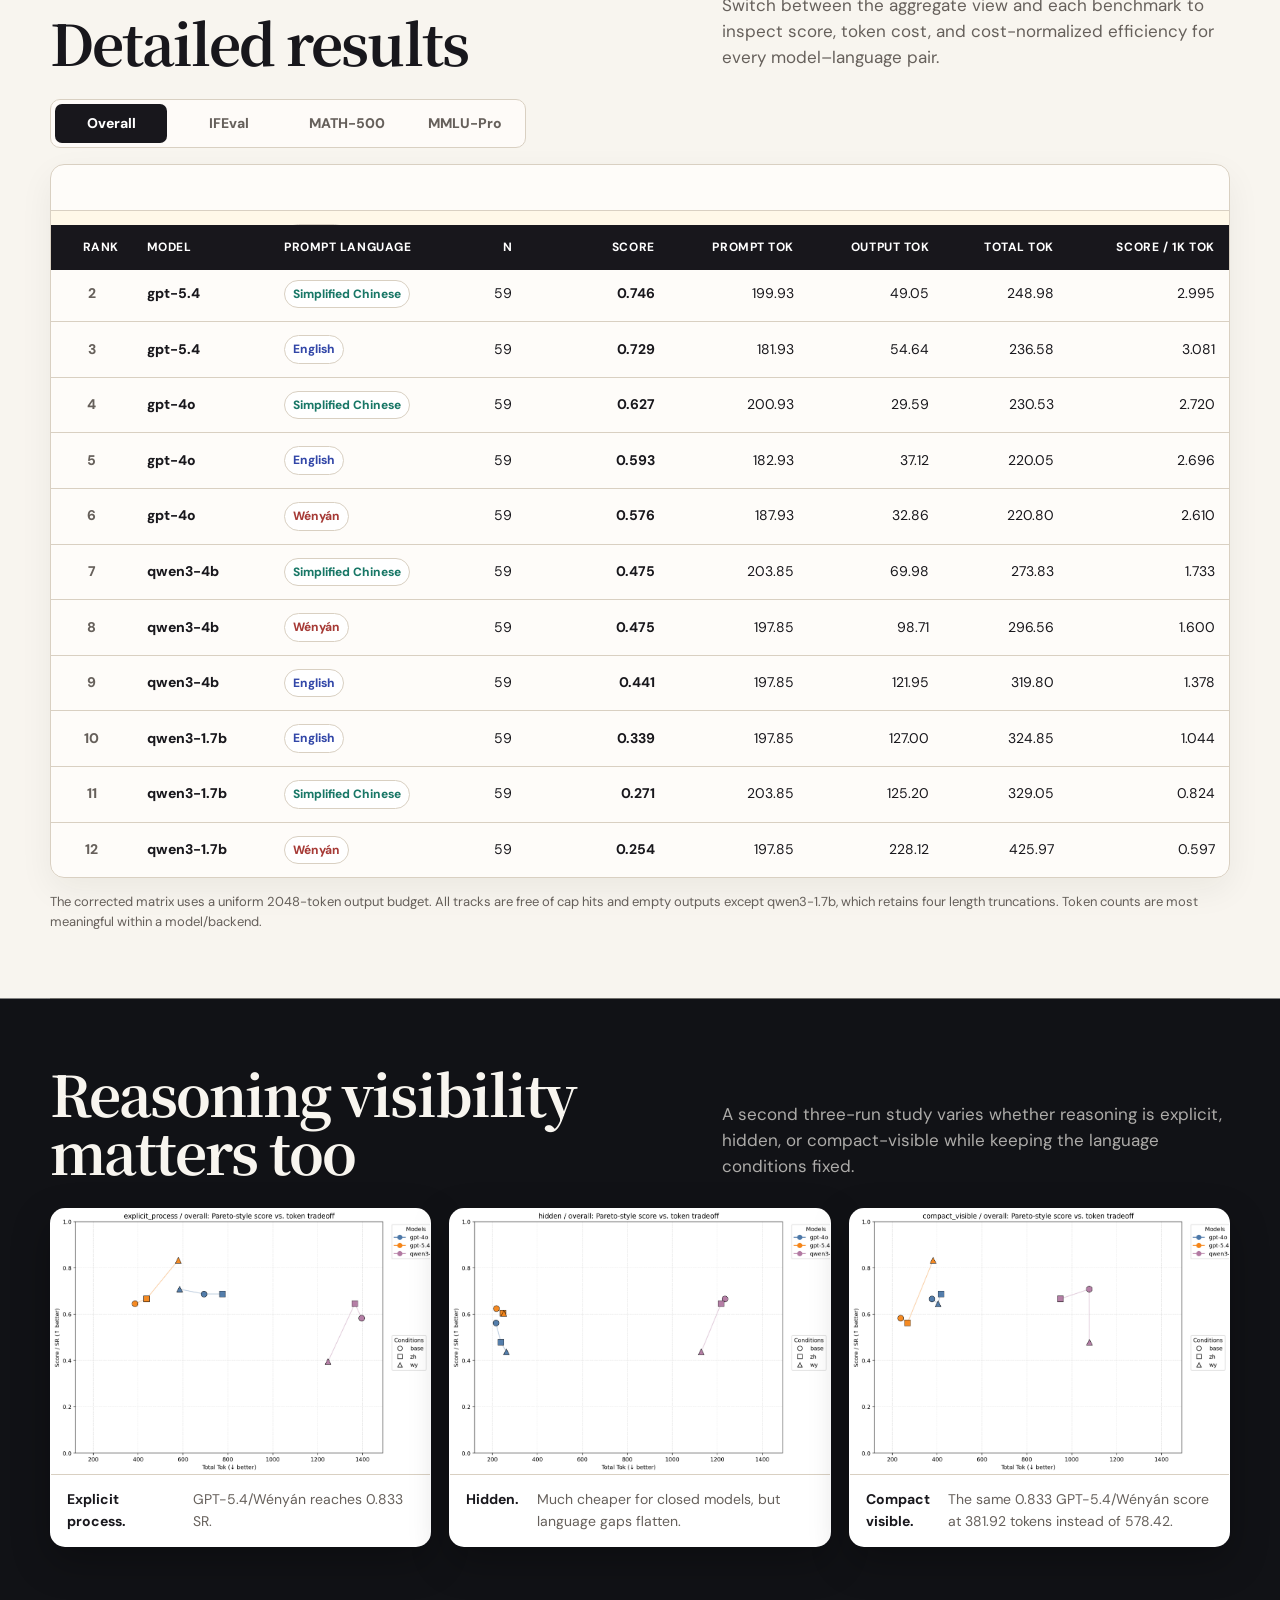
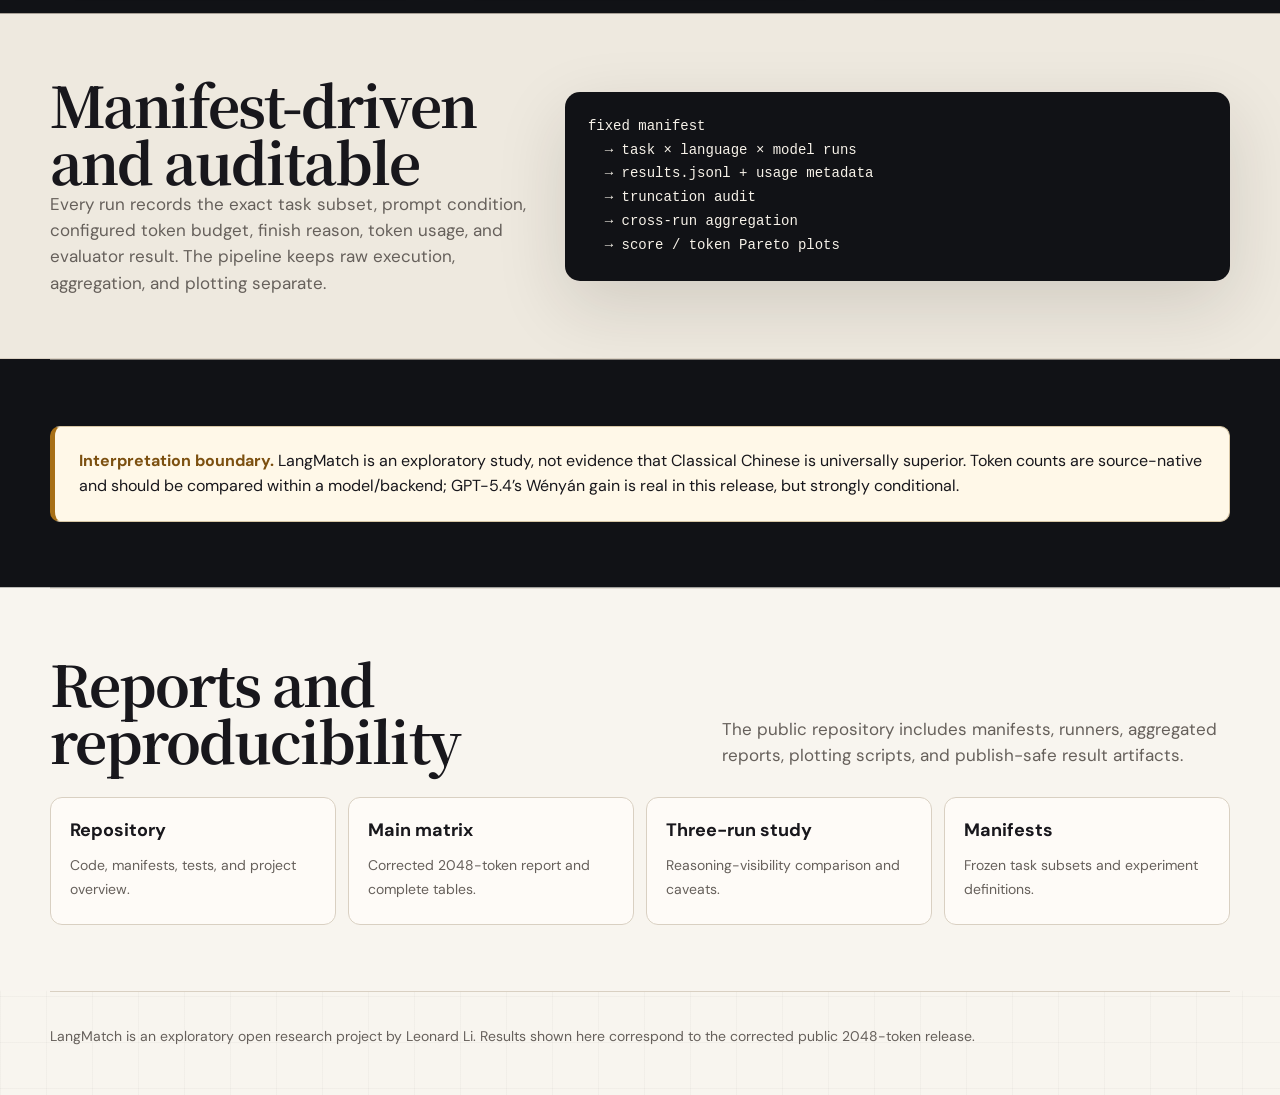
==== commit c8422a25: "Add detailed results and alternating section bands" ====
--- a/site/index.html
+++ b/site/index.html
@@ -4,11 +4,39 @@
   <meta charset="utf-8">
   <meta name="viewport" content="width=device-width, initial-scale=1">
   <title>LangMatch — Prompt Language as a Quality–Cost Variable</title>
-  <meta name="description" content="LangMatch tests whether Classical Chinese can act as a conditional natural-language prompt compression strategy for LLMs.">
-  <meta property="og:title" content="LangMatch">
-  <meta property="og:description" content="Does prompt language change the quality–cost frontier of LLM inference?">
-  <meta property="og:image" content="assets/hero.png">
-  <link rel="stylesheet" href="styles.css?v=20260714-2">
+  <meta name="description" content="LangMatch studies how English, Simplified Chinese, and Classical Chinese change the quality–cost frontier of LLM inference.">
+  <meta name="author" content="Leonard Li">
+  <meta name="robots" content="index,follow,max-image-preview:large">
+  <meta name="theme-color" content="#3247a8">
+  <meta name="application-name" content="LangMatch">
+  <meta name="apple-mobile-web-app-title" content="LangMatch">
+  <link rel="canonical" href="https://langmatch.lsamc.website/">
+  <link rel="alternate" hreflang="en" href="https://langmatch.lsamc.website/">
+  <link rel="alternate" hreflang="zh-CN" href="https://langmatch.lsamc.website/zh.html">
+  <link rel="alternate" hreflang="x-default" href="https://langmatch.lsamc.website/">
+  <link rel="icon" href="favicon.ico?v=20260715-3" sizes="any">
+  <link rel="icon" type="image/svg+xml" href="favicon.svg?v=20260715-3">
+  <link rel="icon" type="image/png" sizes="32x32" href="favicon-32.png?v=20260715-3">
+  <link rel="apple-touch-icon" href="apple-touch-icon.png?v=20260715-3">
+  <link rel="manifest" href="site.webmanifest">
+  <meta property="og:type" content="website">
+  <meta property="og:site_name" content="LangMatch">
+  <meta property="og:title" content="LangMatch — Prompt Language as a Quality–Cost Variable">
+  <meta property="og:description" content="LangMatch studies how English, Simplified Chinese, and Classical Chinese change the quality–cost frontier of LLM inference.">
+  <meta property="og:url" content="https://langmatch.lsamc.website/">
+  <meta property="og:locale" content="en_US">
+  <meta property="og:image" content="https://langmatch.lsamc.website/og-image.png">
+  <meta property="og:image:type" content="image/png">
+  <meta property="og:image:width" content="1200">
+  <meta property="og:image:height" content="630">
+  <meta property="og:image:alt" content="LangMatch project card">
+  <meta name="twitter:card" content="summary_large_image">
+  <meta name="twitter:creator" content="@LeonardNJU">
+  <meta name="twitter:title" content="LangMatch — Prompt Language as a Quality–Cost Variable">
+  <meta name="twitter:description" content="LangMatch studies how English, Simplified Chinese, and Classical Chinese change the quality–cost frontier of LLM inference.">
+  <meta name="twitter:image" content="https://langmatch.lsamc.website/og-image.png">
+  <script type="application/ld+json">{"@context":"https://schema.org","@type":"SoftwareSourceCode","name":"LangMatch","headline":"LangMatch — Prompt Language as a Quality–Cost Variable","description":"LangMatch studies how English, Simplified Chinese, and Classical Chinese change the quality–cost frontier of LLM inference.","url":"https://langmatch.lsamc.website/","image":"https://langmatch.lsamc.website/og-image.png","inLanguage":"en","author":{"@type":"Person","name":"Leonard Li","url":"https://lsamc.website/"},"publisher":{"@type":"Person","name":"Leonard Li","url":"https://lsamc.website/"},"codeRepository":"https://github.com/LeonardNJU/LangMatch","programmingLanguage":"Python"}</script>
+  <link rel="stylesheet" href="styles.css?v=20260715-5">
 </head>
 <body>
   <div class="topbar">
@@ -17,6 +45,8 @@
       <div class="navlinks">
         <a href="#findings">Findings</a>
         <a href="#results">Results</a>
+        <a href="#example">Example</a>
+        <a href="#data">Data</a>
         <a href="#method">Method</a>
         <a class="lang" href="zh.html">中文</a>
         <a class="button primary" href="https://github.com/LeonardNJU/LangMatch">GitHub</a>
@@ -51,7 +81,7 @@
   </section>
 
   <main>
-    <section class="section" id="findings">
+    <section class="section tone-light" id="findings">
       <div class="section-head">
         <h2>What the study finds</h2>
         <p>The result is not “one language wins.” Prompt language interacts with model capacity, task type, and reasoning visibility.</p>
@@ -75,7 +105,7 @@
       </div>
     </section>
 
-    <section class="section" id="question">
+    <section class="section tone-dark" id="question">
       <div class="section-head">
         <h2>One task, three prompt languages</h2>
         <p>Only the system-prompt language changes. The task subset, model backend, evaluator, and output budget stay fixed.</p>
@@ -102,7 +132,28 @@
       </div>
     </section>
 
-    <section class="section" id="results">
+<section class="section tone-light" id="example">
+      <div class="section-head">
+        <h2>What does one evaluation item look like?</h2>
+        <p>The underlying MMLU-Pro problem and gold answer stay fixed; only the system prompt and task language change. This is public-manifest example 800. Responses below illustrate the required output form and are not additional leaderboard observations.</p>
+      </div>
+      <div class="shared-task"><span>Shared task</span><p>A dress sells for $50. Its markup is 40% of the selling price. What is the markup in dollars? The gold option is G: $20.</p></div>
+      <div class="showcase-grid"><article class="showcase-card showcase-base">
+          <div class="showcase-language">English</div>
+          <div class="showcase-block"><span>System prompt</span><p>Think and answer in English. Stay compact and put only the option letter inside &lt;answer&gt;…&lt;/answer&gt;.</p></div>
+          <div class="showcase-block response"><span>Illustrative response</span><p>The markup is 40% of the selling price: 0.40 × $50 = $20. &lt;answer&gt;G&lt;/answer&gt;</p></div>
+        </article><article class="showcase-card showcase-zh">
+          <div class="showcase-language">Simplified Chinese</div>
+          <div class="showcase-block"><span>系统提示</span><p>用中文思考与作答，保持简洁，并把最终选项字母放入 &lt;answer&gt;…&lt;/answer&gt;。</p></div>
+          <div class="showcase-block response"><span>示例输出</span><p>加价为售价的 40%：0.40 × $50 = $20。&lt;answer&gt;G&lt;/answer&gt;</p></div>
+        </article><article class="showcase-card showcase-wy">
+          <div class="showcase-language">Wényán</div>
+          <div class="showcase-block"><span>系統提示</span><p>思與答皆用文言，辭務簡勁，終以 &lt;answer&gt;…&lt;/answer&gt; 標其選項。</p></div>
+          <div class="showcase-block response"><span>示例輸出</span><p>加價為售價四成，故 $50 × 0.4 = $20。&lt;answer&gt;G&lt;/answer&gt;</p></div>
+        </article></div>
+    </section>
+
+    <section class="section tone-dark" id="results">
       <div class="section-head">
         <h2>Corrected main matrix</h2>
         <p>The 2048-token rerun removes the largest truncation artifact from the pilot and reports score together with total inference tokens.</p>
@@ -123,7 +174,48 @@
       </div>
     </section>
 
-    <section class="section">
+<section class="section tone-light" id="data">
+      <div class="section-head">
+        <h2>Detailed results</h2>
+        <p>Switch between the aggregate view and each benchmark to inspect score, token cost, and cost-normalized efficiency for every model–language pair.</p>
+      </div>
+      <div class="data-tabs">
+        <input type="radio" name="data-tab" id="data-tab-0" checked><input type="radio" name="data-tab" id="data-tab-1"><input type="radio" name="data-tab" id="data-tab-2"><input type="radio" name="data-tab" id="data-tab-3">
+        <div class="data-tab-controls" role="tablist" aria-label="Detailed result tables"><label for="data-tab-0">Overall</label><label for="data-tab-1">IFEval</label><label for="data-tab-2">MATH-500</label><label for="data-tab-3">MMLU-Pro</label></div>
+        <div class="data-panel panel-0">
+      <div class="table-scroll">
+        <table class="leaderboard-table">
+          <thead><tr><th>Rank</th><th>Model</th><th>Prompt language</th><th>N</th><th>Score</th><th>Prompt tok</th><th>Output tok</th><th>Total tok</th><th>Score / 1k tok</th></tr></thead>
+          <tbody><tr class="leaderboard-best"><td class="rank">1</td><td class="model-name">gpt-5.4</td><td><span class="prompt-pill prompt-wy">Wényán</span></td><td>59</td><td class="score"><strong>0.763</strong><span class="best-badge">BEST</span></td><td>186.93</td><td>45.15</td><td>232.08</td><td>3.286</td></tr><tr class=""><td class="rank">2</td><td class="model-name">gpt-5.4</td><td><span class="prompt-pill prompt-zh">Simplified Chinese</span></td><td>59</td><td class="score"><strong>0.746</strong></td><td>199.93</td><td>49.05</td><td>248.98</td><td>2.995</td></tr><tr class=""><td class="rank">3</td><td class="model-name">gpt-5.4</td><td><span class="prompt-pill prompt-base">English</span></td><td>59</td><td class="score"><strong>0.729</strong></td><td>181.93</td><td>54.64</td><td>236.58</td><td>3.081</td></tr><tr class=""><td class="rank">4</td><td class="model-name">gpt-4o</td><td><span class="prompt-pill prompt-zh">Simplified Chinese</span></td><td>59</td><td class="score"><strong>0.627</strong></td><td>200.93</td><td>29.59</td><td>230.53</td><td>2.720</td></tr><tr class=""><td class="rank">5</td><td class="model-name">gpt-4o</td><td><span class="prompt-pill prompt-base">English</span></td><td>59</td><td class="score"><strong>0.593</strong></td><td>182.93</td><td>37.12</td><td>220.05</td><td>2.696</td></tr><tr class=""><td class="rank">6</td><td class="model-name">gpt-4o</td><td><span class="prompt-pill prompt-wy">Wényán</span></td><td>59</td><td class="score"><strong>0.576</strong></td><td>187.93</td><td>32.86</td><td>220.80</td><td>2.610</td></tr><tr class=""><td class="rank">7</td><td class="model-name">qwen3-4b</td><td><span class="prompt-pill prompt-zh">Simplified Chinese</span></td><td>59</td><td class="score"><strong>0.475</strong></td><td>203.85</td><td>69.98</td><td>273.83</td><td>1.733</td></tr><tr class=""><td class="rank">8</td><td class="model-name">qwen3-4b</td><td><span class="prompt-pill prompt-wy">Wényán</span></td><td>59</td><td class="score"><strong>0.475</strong></td><td>197.85</td><td>98.71</td><td>296.56</td><td>1.600</td></tr><tr class=""><td class="rank">9</td><td class="model-name">qwen3-4b</td><td><span class="prompt-pill prompt-base">English</span></td><td>59</td><td class="score"><strong>0.441</strong></td><td>197.85</td><td>121.95</td><td>319.80</td><td>1.378</td></tr><tr class=""><td class="rank">10</td><td class="model-name">qwen3-1.7b</td><td><span class="prompt-pill prompt-base">English</span></td><td>59</td><td class="score"><strong>0.339</strong></td><td>197.85</td><td>127.00</td><td>324.85</td><td>1.044</td></tr><tr class=""><td class="rank">11</td><td class="model-name">qwen3-1.7b</td><td><span class="prompt-pill prompt-zh">Simplified Chinese</span></td><td>59</td><td class="score"><strong>0.271</strong></td><td>203.85</td><td>125.20</td><td>329.05</td><td>0.824</td></tr><tr class=""><td class="rank">12</td><td class="model-name">qwen3-1.7b</td><td><span class="prompt-pill prompt-wy">Wényán</span></td><td>59</td><td class="score"><strong>0.254</strong></td><td>197.85</td><td>228.12</td><td>425.97</td><td>0.597</td></tr></tbody>
+        </table>
+      </div>
+    </div><div class="data-panel panel-1">
+      <div class="table-scroll">
+        <table class="leaderboard-table">
+          <thead><tr><th>Rank</th><th>Model</th><th>Prompt language</th><th>N</th><th>Score</th><th>Prompt tok</th><th>Output tok</th><th>Total tok</th><th>Score / 1k tok</th></tr></thead>
+          <tbody><tr class="leaderboard-best"><td class="rank">1</td><td class="model-name">qwen3-4b</td><td><span class="prompt-pill prompt-zh">Simplified Chinese</span></td><td>11</td><td class="score"><strong>1.000</strong><span class="best-badge">BEST</span></td><td>107.00</td><td>129.64</td><td>236.64</td><td>4.226</td></tr><tr class="leaderboard-best"><td class="rank">2</td><td class="model-name">qwen3-4b</td><td><span class="prompt-pill prompt-wy">Wényán</span></td><td>11</td><td class="score"><strong>1.000</strong><span class="best-badge">BEST</span></td><td>101.00</td><td>151.73</td><td>252.73</td><td>3.957</td></tr><tr class="leaderboard-best"><td class="rank">3</td><td class="model-name">qwen3-4b</td><td><span class="prompt-pill prompt-base">English</span></td><td>11</td><td class="score"><strong>1.000</strong><span class="best-badge">BEST</span></td><td>101.00</td><td>177.82</td><td>278.82</td><td>3.587</td></tr><tr class="leaderboard-best"><td class="rank">4</td><td class="model-name">gpt-5.4</td><td><span class="prompt-pill prompt-wy">Wényán</span></td><td>11</td><td class="score"><strong>1.000</strong><span class="best-badge">BEST</span></td><td>96.45</td><td>218.18</td><td>314.64</td><td>3.178</td></tr><tr class="leaderboard-best"><td class="rank">5</td><td class="model-name">gpt-5.4</td><td><span class="prompt-pill prompt-zh">Simplified Chinese</span></td><td>11</td><td class="score"><strong>1.000</strong><span class="best-badge">BEST</span></td><td>109.45</td><td>239.09</td><td>348.55</td><td>2.869</td></tr><tr class="leaderboard-best"><td class="rank">6</td><td class="model-name">gpt-5.4</td><td><span class="prompt-pill prompt-base">English</span></td><td>11</td><td class="score"><strong>1.000</strong><span class="best-badge">BEST</span></td><td>91.45</td><td>269.36</td><td>360.82</td><td>2.771</td></tr><tr class="leaderboard-best"><td class="rank">7</td><td class="model-name">qwen3-1.7b</td><td><span class="prompt-pill prompt-wy">Wényán</span></td><td>11</td><td class="score"><strong>1.000</strong><span class="best-badge">BEST</span></td><td>101.00</td><td>391.45</td><td>492.45</td><td>2.031</td></tr><tr class=""><td class="rank">8</td><td class="model-name">gpt-4o</td><td><span class="prompt-pill prompt-zh">Simplified Chinese</span></td><td>11</td><td class="score"><strong>0.909</strong></td><td>110.45</td><td>141.82</td><td>252.27</td><td>3.604</td></tr><tr class=""><td class="rank">9</td><td class="model-name">gpt-4o</td><td><span class="prompt-pill prompt-base">English</span></td><td>11</td><td class="score"><strong>0.909</strong></td><td>92.45</td><td>182.36</td><td>274.82</td><td>3.308</td></tr><tr class=""><td class="rank">10</td><td class="model-name">qwen3-1.7b</td><td><span class="prompt-pill prompt-base">English</span></td><td>11</td><td class="score"><strong>0.909</strong></td><td>101.00</td><td>314.55</td><td>415.55</td><td>2.188</td></tr><tr class=""><td class="rank">11</td><td class="model-name">qwen3-1.7b</td><td><span class="prompt-pill prompt-zh">Simplified Chinese</span></td><td>11</td><td class="score"><strong>0.909</strong></td><td>107.00</td><td>319.91</td><td>426.91</td><td>2.129</td></tr><tr class=""><td class="rank">12</td><td class="model-name">gpt-4o</td><td><span class="prompt-pill prompt-wy">Wényán</span></td><td>11</td><td class="score"><strong>0.818</strong></td><td>97.45</td><td>161.45</td><td>258.91</td><td>3.160</td></tr></tbody>
+        </table>
+      </div>
+    </div><div class="data-panel panel-2">
+      <div class="table-scroll">
+        <table class="leaderboard-table">
+          <thead><tr><th>Rank</th><th>Model</th><th>Prompt language</th><th>N</th><th>Score</th><th>Prompt tok</th><th>Output tok</th><th>Total tok</th><th>Score / 1k tok</th></tr></thead>
+          <tbody><tr class="leaderboard-best"><td class="rank">1</td><td class="model-name">gpt-5.4</td><td><span class="prompt-pill prompt-wy">Wényán</span></td><td>24</td><td class="score"><strong>0.708</strong><span class="best-badge">BEST</span></td><td>150.79</td><td>6.00</td><td>156.79</td><td>4.518</td></tr><tr class="leaderboard-best"><td class="rank">2</td><td class="model-name">gpt-4o</td><td><span class="prompt-pill prompt-zh">Simplified Chinese</span></td><td>24</td><td class="score"><strong>0.708</strong><span class="best-badge">BEST</span></td><td>164.79</td><td>5.46</td><td>170.25</td><td>4.161</td></tr><tr class=""><td class="rank">3</td><td class="model-name">gpt-5.4</td><td><span class="prompt-pill prompt-zh">Simplified Chinese</span></td><td>24</td><td class="score"><strong>0.667</strong></td><td>163.79</td><td>6.00</td><td>169.79</td><td>3.926</td></tr><tr class=""><td class="rank">4</td><td class="model-name">gpt-5.4</td><td><span class="prompt-pill prompt-base">English</span></td><td>24</td><td class="score"><strong>0.625</strong></td><td>145.79</td><td>5.88</td><td>151.67</td><td>4.121</td></tr><tr class=""><td class="rank">5</td><td class="model-name">gpt-4o</td><td><span class="prompt-pill prompt-wy">Wényán</span></td><td>24</td><td class="score"><strong>0.583</strong></td><td>151.79</td><td>4.71</td><td>156.50</td><td>3.727</td></tr><tr class=""><td class="rank">6</td><td class="model-name">gpt-4o</td><td><span class="prompt-pill prompt-base">English</span></td><td>24</td><td class="score"><strong>0.542</strong></td><td>146.79</td><td>5.29</td><td>152.08</td><td>3.562</td></tr><tr class=""><td class="rank">7</td><td class="model-name">qwen3-4b</td><td><span class="prompt-pill prompt-wy">Wényán</span></td><td>24</td><td class="score"><strong>0.292</strong></td><td>158.21</td><td>165.50</td><td>323.71</td><td>0.901</td></tr><tr class=""><td class="rank">8</td><td class="model-name">qwen3-4b</td><td><span class="prompt-pill prompt-zh">Simplified Chinese</span></td><td>24</td><td class="score"><strong>0.250</strong></td><td>164.21</td><td>108.46</td><td>272.67</td><td>0.917</td></tr><tr class=""><td class="rank">9</td><td class="model-name">qwen3-4b</td><td><span class="prompt-pill prompt-base">English</span></td><td>24</td><td class="score"><strong>0.250</strong></td><td>158.21</td><td>155.62</td><td>313.83</td><td>0.797</td></tr><tr class=""><td class="rank">10</td><td class="model-name">qwen3-1.7b</td><td><span class="prompt-pill prompt-base">English</span></td><td>24</td><td class="score"><strong>0.208</strong></td><td>158.21</td><td>78.12</td><td>236.33</td><td>0.882</td></tr><tr class=""><td class="rank">11</td><td class="model-name">qwen3-1.7b</td><td><span class="prompt-pill prompt-zh">Simplified Chinese</span></td><td>24</td><td class="score"><strong>0.083</strong></td><td>164.21</td><td>23.54</td><td>187.75</td><td>0.444</td></tr><tr class=""><td class="rank">12</td><td class="model-name">qwen3-1.7b</td><td><span class="prompt-pill prompt-wy">Wényán</span></td><td>24</td><td class="score"><strong>0.000</strong></td><td>158.21</td><td>120.92</td><td>279.12</td><td>0.000</td></tr></tbody>
+        </table>
+      </div>
+    </div><div class="data-panel panel-3">
+      <div class="table-scroll">
+        <table class="leaderboard-table">
+          <thead><tr><th>Rank</th><th>Model</th><th>Prompt language</th><th>N</th><th>Score</th><th>Prompt tok</th><th>Output tok</th><th>Total tok</th><th>Score / 1k tok</th></tr></thead>
+          <tbody><tr class="leaderboard-best"><td class="rank">1</td><td class="model-name">gpt-5.4</td><td><span class="prompt-pill prompt-base">English</span></td><td>24</td><td class="score"><strong>0.708</strong><span class="best-badge">BEST</span></td><td>259.54</td><td>5.00</td><td>264.54</td><td>2.678</td></tr><tr class="leaderboard-best"><td class="rank">2</td><td class="model-name">gpt-5.4</td><td><span class="prompt-pill prompt-wy">Wényán</span></td><td>24</td><td class="score"><strong>0.708</strong><span class="best-badge">BEST</span></td><td>264.54</td><td>5.00</td><td>269.54</td><td>2.628</td></tr><tr class="leaderboard-best"><td class="rank">3</td><td class="model-name">gpt-5.4</td><td><span class="prompt-pill prompt-zh">Simplified Chinese</span></td><td>24</td><td class="score"><strong>0.708</strong><span class="best-badge">BEST</span></td><td>277.54</td><td>5.00</td><td>282.54</td><td>2.507</td></tr><tr class=""><td class="rank">4</td><td class="model-name">gpt-4o</td><td><span class="prompt-pill prompt-base">English</span></td><td>24</td><td class="score"><strong>0.500</strong></td><td>260.54</td><td>2.38</td><td>262.92</td><td>1.902</td></tr><tr class=""><td class="rank">5</td><td class="model-name">gpt-4o</td><td><span class="prompt-pill prompt-wy">Wényán</span></td><td>24</td><td class="score"><strong>0.458</strong></td><td>265.54</td><td>2.08</td><td>267.62</td><td>1.713</td></tr><tr class=""><td class="rank">6</td><td class="model-name">qwen3-4b</td><td><span class="prompt-pill prompt-zh">Simplified Chinese</span></td><td>24</td><td class="score"><strong>0.458</strong></td><td>287.88</td><td>4.17</td><td>292.04</td><td>1.569</td></tr><tr class=""><td class="rank">7</td><td class="model-name">gpt-4o</td><td><span class="prompt-pill prompt-zh">Simplified Chinese</span></td><td>24</td><td class="score"><strong>0.417</strong></td><td>278.54</td><td>2.29</td><td>280.83</td><td>1.484</td></tr><tr class=""><td class="rank">8</td><td class="model-name">qwen3-4b</td><td><span class="prompt-pill prompt-wy">Wényán</span></td><td>24</td><td class="score"><strong>0.417</strong></td><td>281.88</td><td>7.62</td><td>289.50</td><td>1.439</td></tr><tr class=""><td class="rank">9</td><td class="model-name">qwen3-4b</td><td><span class="prompt-pill prompt-base">English</span></td><td>24</td><td class="score"><strong>0.375</strong></td><td>281.88</td><td>62.67</td><td>344.54</td><td>1.088</td></tr><tr class=""><td class="rank">10</td><td class="model-name">qwen3-1.7b</td><td><span class="prompt-pill prompt-base">English</span></td><td>24</td><td class="score"><strong>0.208</strong></td><td>281.88</td><td>89.92</td><td>371.79</td><td>0.560</td></tr><tr class=""><td class="rank">11</td><td class="model-name">qwen3-1.7b</td><td><span class="prompt-pill prompt-zh">Simplified Chinese</span></td><td>24</td><td class="score"><strong>0.167</strong></td><td>287.88</td><td>137.62</td><td>425.50</td><td>0.392</td></tr><tr class=""><td class="rank">12</td><td class="model-name">qwen3-1.7b</td><td><span class="prompt-pill prompt-wy">Wényán</span></td><td>24</td><td class="score"><strong>0.167</strong></td><td>281.88</td><td>260.46</td><td>542.33</td><td>0.307</td></tr></tbody>
+        </table>
+      </div>
+    </div>
+      </div>
+      <p class="table-note">The corrected matrix uses a uniform 2048-token output budget. All tracks are free of cap hits and empty outputs except qwen3-1.7b, which retains four length truncations. Token counts are most meaningful within a model/backend.</p>
+    </section>
+
+    <section class="section tone-dark">
       <div class="section-head">
         <h2>Reasoning visibility matters too</h2>
         <p>A second three-run study varies whether reasoning is explicit, hidden, or compact-visible while keeping the language conditions fixed.</p>
@@ -144,7 +236,7 @@
       </div>
     </section>
 
-    <section class="method-band" id="method">
+    <section class="method-band tone-soft" id="method">
       <div class="method-grid">
         <div>
           <h2>Manifest-driven and auditable</h2>
@@ -159,13 +251,13 @@
       </div>
     </section>
 
-    <section class="section">
+    <section class="section tone-dark">
       <div class="notice">
         <strong>Interpretation boundary.</strong> LangMatch is an exploratory study, not evidence that Classical Chinese is universally superior. Token counts are source-native and should be compared within a model/backend; GPT-5.4’s Wényán gain is real in this release, but strongly conditional.
       </div>
     </section>
 
-    <section class="section">
+    <section class="section tone-light">
       <div class="section-head">
         <h2>Reports and reproducibility</h2>
         <p>The public repository includes manifests, runners, aggregated reports, plotting scripts, and publish-safe result artifacts.</p>
--- a/site/styles.css
+++ b/site/styles.css
@@ -158,7 +158,48 @@
 }
 .metric > span { display: block; color: rgba(255,255,255,.62); font-size: 13px; line-height: 1.42; }
 
+
 .section { width: min(1180px, calc(100% - 40px)); margin: 0 auto; padding: 66px 0; }
+.section.tone-light,
+.section.tone-dark {
+  position: relative;
+  clip-path: inset(0 -100vmax);
+}
+.section.tone-light {
+  background: var(--paper);
+  box-shadow: 0 0 0 100vmax var(--paper);
+}
+.section.tone-dark {
+  color: #f8f5ef;
+  background: #111216;
+  box-shadow: 0 0 0 100vmax #111216;
+}
+.section.tone-dark .section-head p,
+.section.tone-dark .body-copy,
+.section.tone-dark .table-note {
+  color: rgba(248,245,239,.68);
+}
+.section.tone-dark .prompt,
+.section.tone-dark .card,
+.section.tone-dark .shared-task,
+.section.tone-dark .showcase-card,
+.section.tone-dark .doc-link {
+  color: var(--ink);
+}
+.section.tone-dark figure {
+  border-color: rgba(255,255,255,.18);
+  box-shadow: 0 14px 38px rgba(0,0,0,.28);
+}
+.section.tone-dark .notice {
+  color: var(--ink);
+  background: #fff8e8;
+}
+.section.tone-dark + .section,
+.section.tone-light + .section,
+.method-band + .section {
+  border-top: 1px solid rgba(217,208,194,.55);
+}
+
 .section-head {
   display: grid;
   grid-template-columns: minmax(0, .9fr) minmax(280px, .72fr);
@@ -228,6 +269,163 @@
 .doc-link strong { display: block; margin-bottom: 8px; font-size: 18px; }
 .doc-link span { color: var(--muted); font-size: 14px; }
 
+
+/* Tabbed detailed data explorer */
+.data-tabs { position: relative; }
+.data-tabs > input {
+  position: absolute;
+  inline-size: 1px;
+  block-size: 1px;
+  opacity: 0;
+  pointer-events: none;
+}
+.data-tab-controls {
+  display: inline-flex;
+  gap: 6px;
+  margin-bottom: 16px;
+  padding: 4px;
+  border: 1px solid var(--line);
+  border-radius: 10px;
+  background: rgba(255,253,250,.86);
+}
+.data-tab-controls label {
+  min-width: 112px;
+  padding: 9px 13px;
+  border-radius: 7px;
+  color: var(--muted);
+  font-size: 14px;
+  font-weight: 800;
+  text-align: center;
+  cursor: pointer;
+  user-select: none;
+}
+#data-tab-0:checked ~ .data-tab-controls label[for="data-tab-0"],
+#data-tab-1:checked ~ .data-tab-controls label[for="data-tab-1"],
+#data-tab-2:checked ~ .data-tab-controls label[for="data-tab-2"],
+#data-tab-3:checked ~ .data-tab-controls label[for="data-tab-3"] {
+  color: #fff;
+  background: var(--ink);
+}
+.data-panel { display: none; }
+#data-tab-0:checked ~ .panel-0,
+#data-tab-1:checked ~ .panel-1,
+#data-tab-2:checked ~ .panel-2,
+#data-tab-3:checked ~ .panel-3 { display: block; }
+.table-scroll {
+  overflow-x: auto;
+  border: 1px solid var(--line);
+  border-radius: 14px;
+  background: rgba(255,253,250,.92);
+  box-shadow: 0 12px 34px rgba(38,28,24,.06);
+}
+.leaderboard-table {
+  width: 100%;
+  min-width: 980px;
+  border-collapse: collapse;
+  font-variant-numeric: tabular-nums;
+  font-size: 14px;
+}
+.leaderboard-table th,
+.leaderboard-table td {
+  padding: 13px 14px;
+  border-bottom: 1px solid var(--line);
+  text-align: right;
+  white-space: nowrap;
+}
+.leaderboard-table th {
+  position: sticky;
+  top: 60px;
+  z-index: 2;
+  color: #fff;
+  background: var(--ink);
+  font-size: 12px;
+  letter-spacing: .045em;
+  text-transform: uppercase;
+}
+.leaderboard-table th:nth-child(2),
+.leaderboard-table th:nth-child(3),
+.leaderboard-table td:nth-child(2),
+.leaderboard-table td:nth-child(3) { text-align: left; }
+.leaderboard-table tbody tr:last-child td { border-bottom: 0; }
+.leaderboard-table tbody tr:hover { background: var(--soft); }
+.leaderboard-table .rank { color: var(--muted); font-weight: 800; text-align: center; }
+.leaderboard-table .model-name { font-weight: 800; }
+.leaderboard-table .score { min-width: 112px; }
+.leaderboard-best { background: #fff8e8; }
+.best-badge {
+  display: inline-flex;
+  margin-left: 7px;
+  padding: 2px 6px;
+  border-radius: 999px;
+  color: #fff;
+  background: var(--red);
+  font-size: 9px;
+  font-weight: 900;
+  letter-spacing: .07em;
+  vertical-align: 2px;
+}
+.prompt-pill {
+  display: inline-flex;
+  padding: 4px 8px;
+  border: 1px solid var(--line);
+  border-radius: 999px;
+  background: #fff;
+  font-size: 12px;
+  font-weight: 800;
+}
+.prompt-base { color: var(--indigo); }
+.prompt-zh { color: var(--jade); }
+.prompt-wy { color: var(--red); }
+.table-note { margin: 14px 0 0; color: var(--muted); font-size: 13px; }
+
+/* Evaluation-item showcase */
+.shared-task {
+  margin-bottom: 14px;
+  padding: 20px 22px;
+  border: 1px solid var(--line);
+  border-left: 5px solid var(--ink);
+  border-radius: 12px;
+  background: var(--panel);
+}
+.shared-task span,
+.showcase-block span {
+  display: block;
+  margin-bottom: 7px;
+  color: var(--muted);
+  font-size: 11px;
+  font-weight: 900;
+  letter-spacing: .08em;
+  text-transform: uppercase;
+}
+.shared-task p { margin: 0; font-size: 18px; }
+.showcase-grid { display: grid; grid-template-columns: repeat(3, minmax(0,1fr)); gap: 14px; }
+.showcase-card {
+  overflow: hidden;
+  border: 1px solid var(--line);
+  border-radius: 14px;
+  background: var(--panel);
+}
+.showcase-language {
+  padding: 12px 17px;
+  border-bottom: 1px solid var(--line);
+  font-family: "Noto Serif SC", Georgia, serif;
+  font-size: 20px;
+  font-weight: 800;
+}
+.showcase-base .showcase-language { border-top: 5px solid var(--indigo); }
+.showcase-zh .showcase-language { border-top: 5px solid var(--jade); }
+.showcase-wy .showcase-language { border-top: 5px solid var(--red); }
+.showcase-block { padding: 16px 17px; }
+.showcase-block + .showcase-block { border-top: 1px solid var(--line); }
+.showcase-block p { margin: 0; color: #4a4541; font-size: 14px; line-height: 1.65; }
+.showcase-block.response { background: #111216; }
+.showcase-block.response span { color: rgba(255,255,255,.55); }
+.showcase-block.response p {
+  color: #f7f2e9;
+  font-family: ui-monospace, SFMono-Regular, Menlo, Consolas, monospace;
+  font-size: 13px;
+}
+
 html[lang="zh-CN"] body {
   font-family: "Noto Serif SC", "Source Han Serif SC", "Songti SC", STSong, SimSun, serif;
 }
@@ -271,7 +469,7 @@
   .hero { width: min(100% - 40px, 720px); grid-template-columns: 1fr; padding-top: 48px; }
   .hero-figure { max-width: 700px; }
   .metrics { grid-template-columns: repeat(2, minmax(0,1fr)); }
-  .cards, .prompt-grid { grid-template-columns: 1fr; }
+  .cards, .prompt-grid, .showcase-grid { grid-template-columns: 1fr; }
   .section-head, .method-grid { grid-template-columns: 1fr; }
   .docs { grid-template-columns: repeat(2, minmax(0,1fr)); }
 }
@@ -289,4 +487,6 @@
   figcaption { display: block; }
   figcaption span { display: block; margin-top: 5px; }
   .docs { grid-template-columns: 1fr; }
-}
+  .data-tab-controls { display: grid; grid-template-columns: repeat(2, minmax(0,1fr)); width: 100%; }
+  .data-tab-controls label { min-width: 0; }
+}
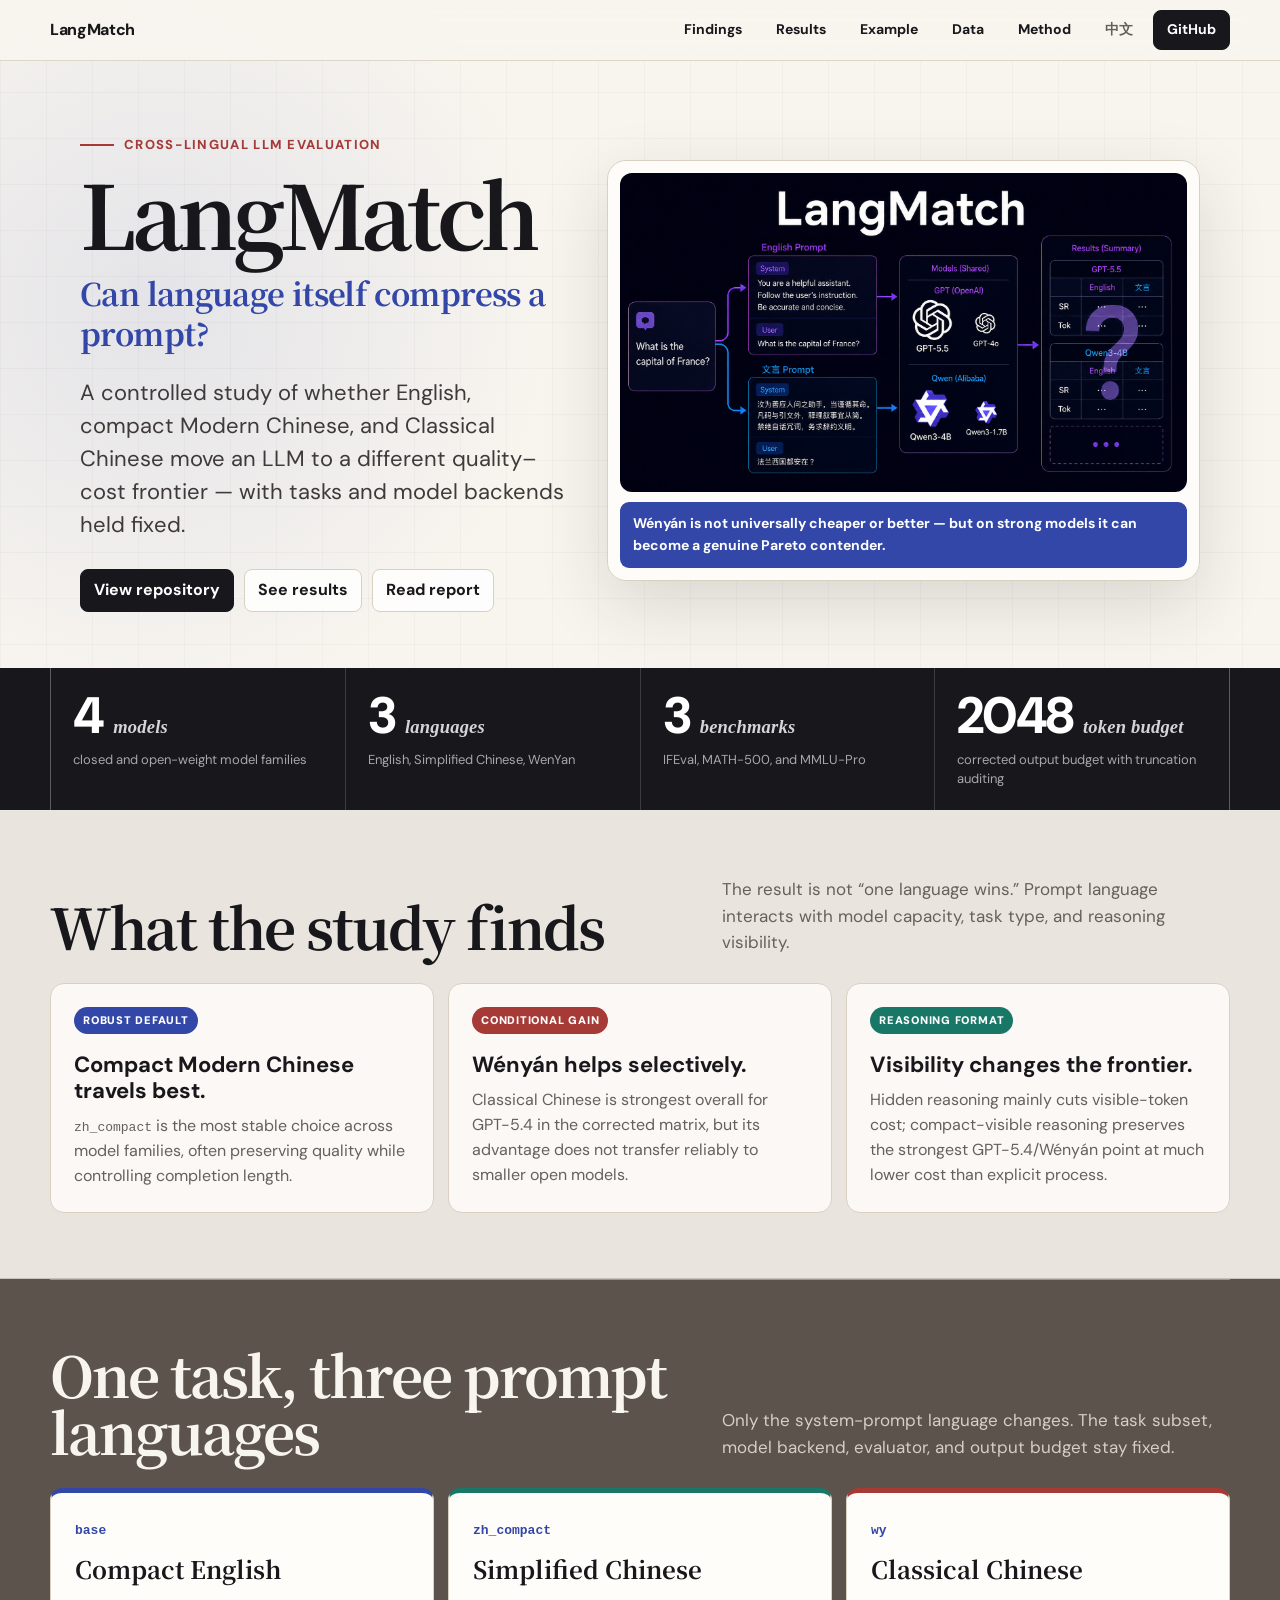
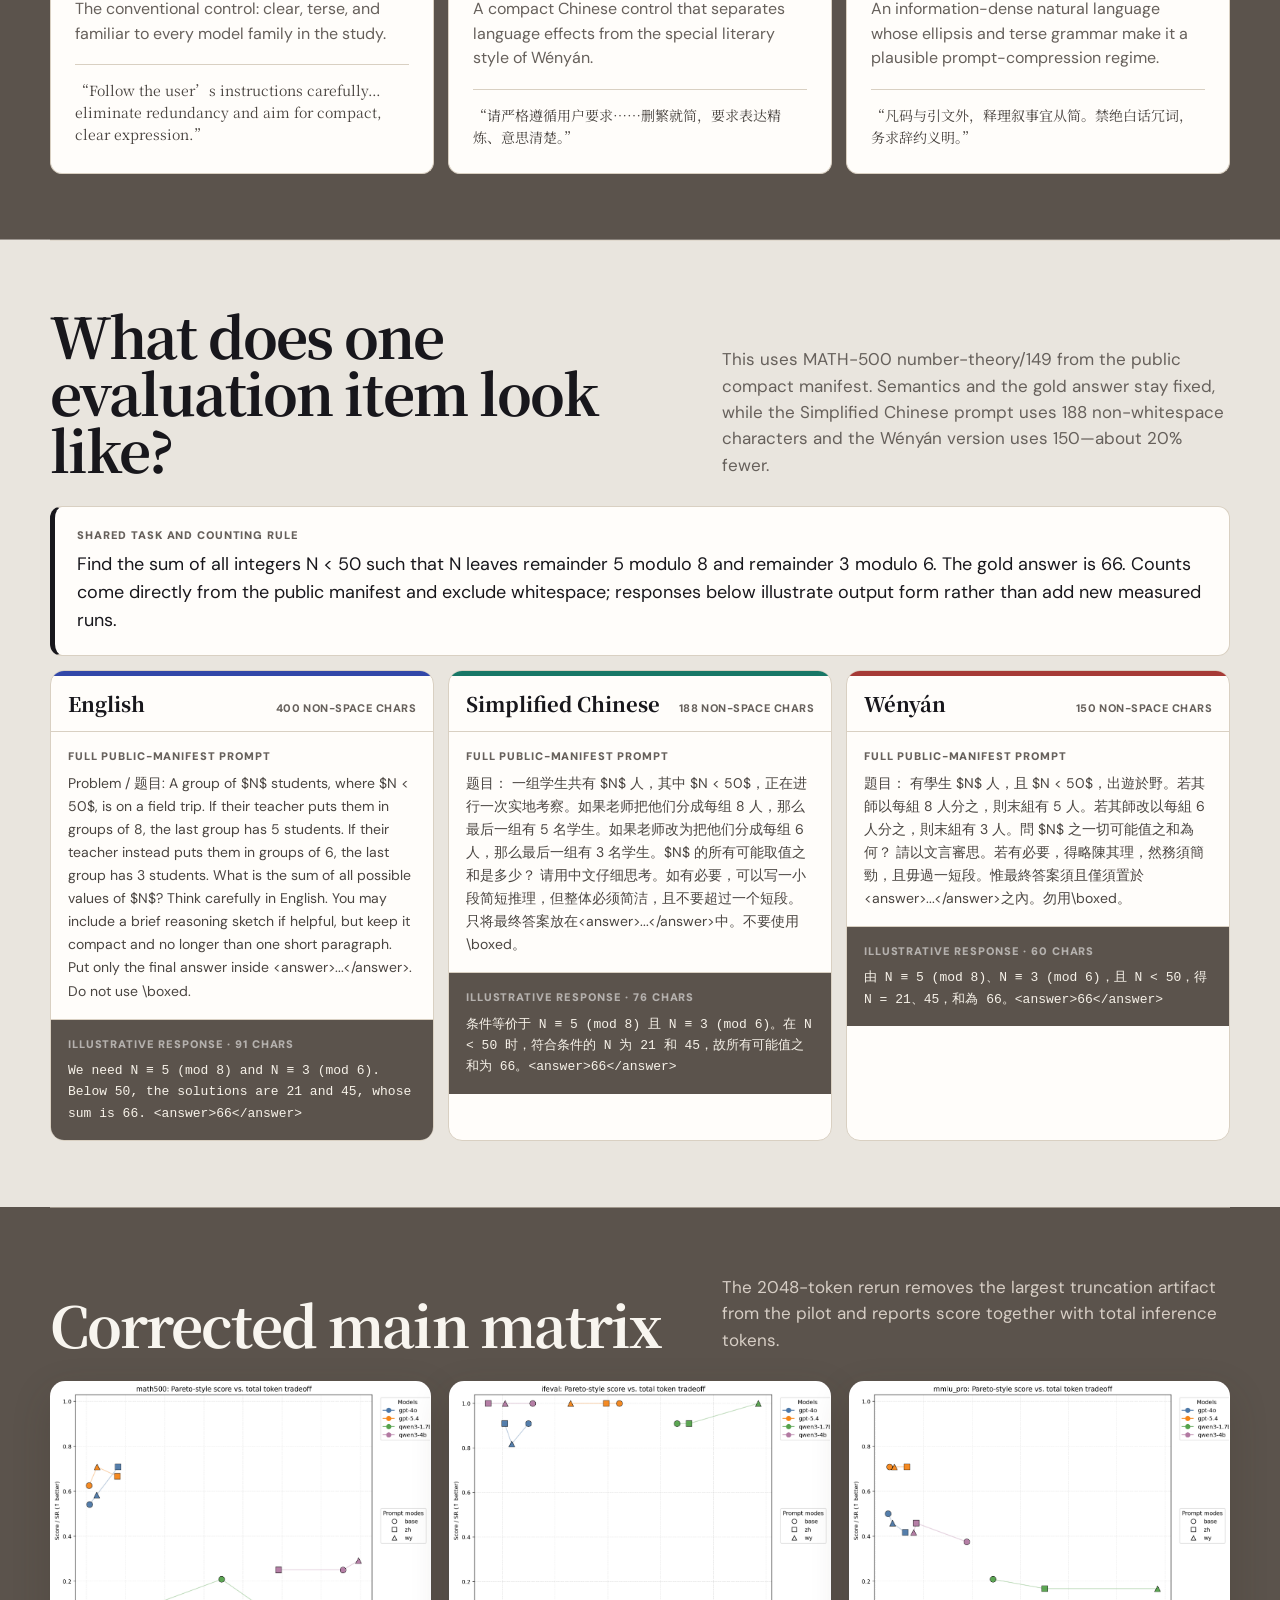
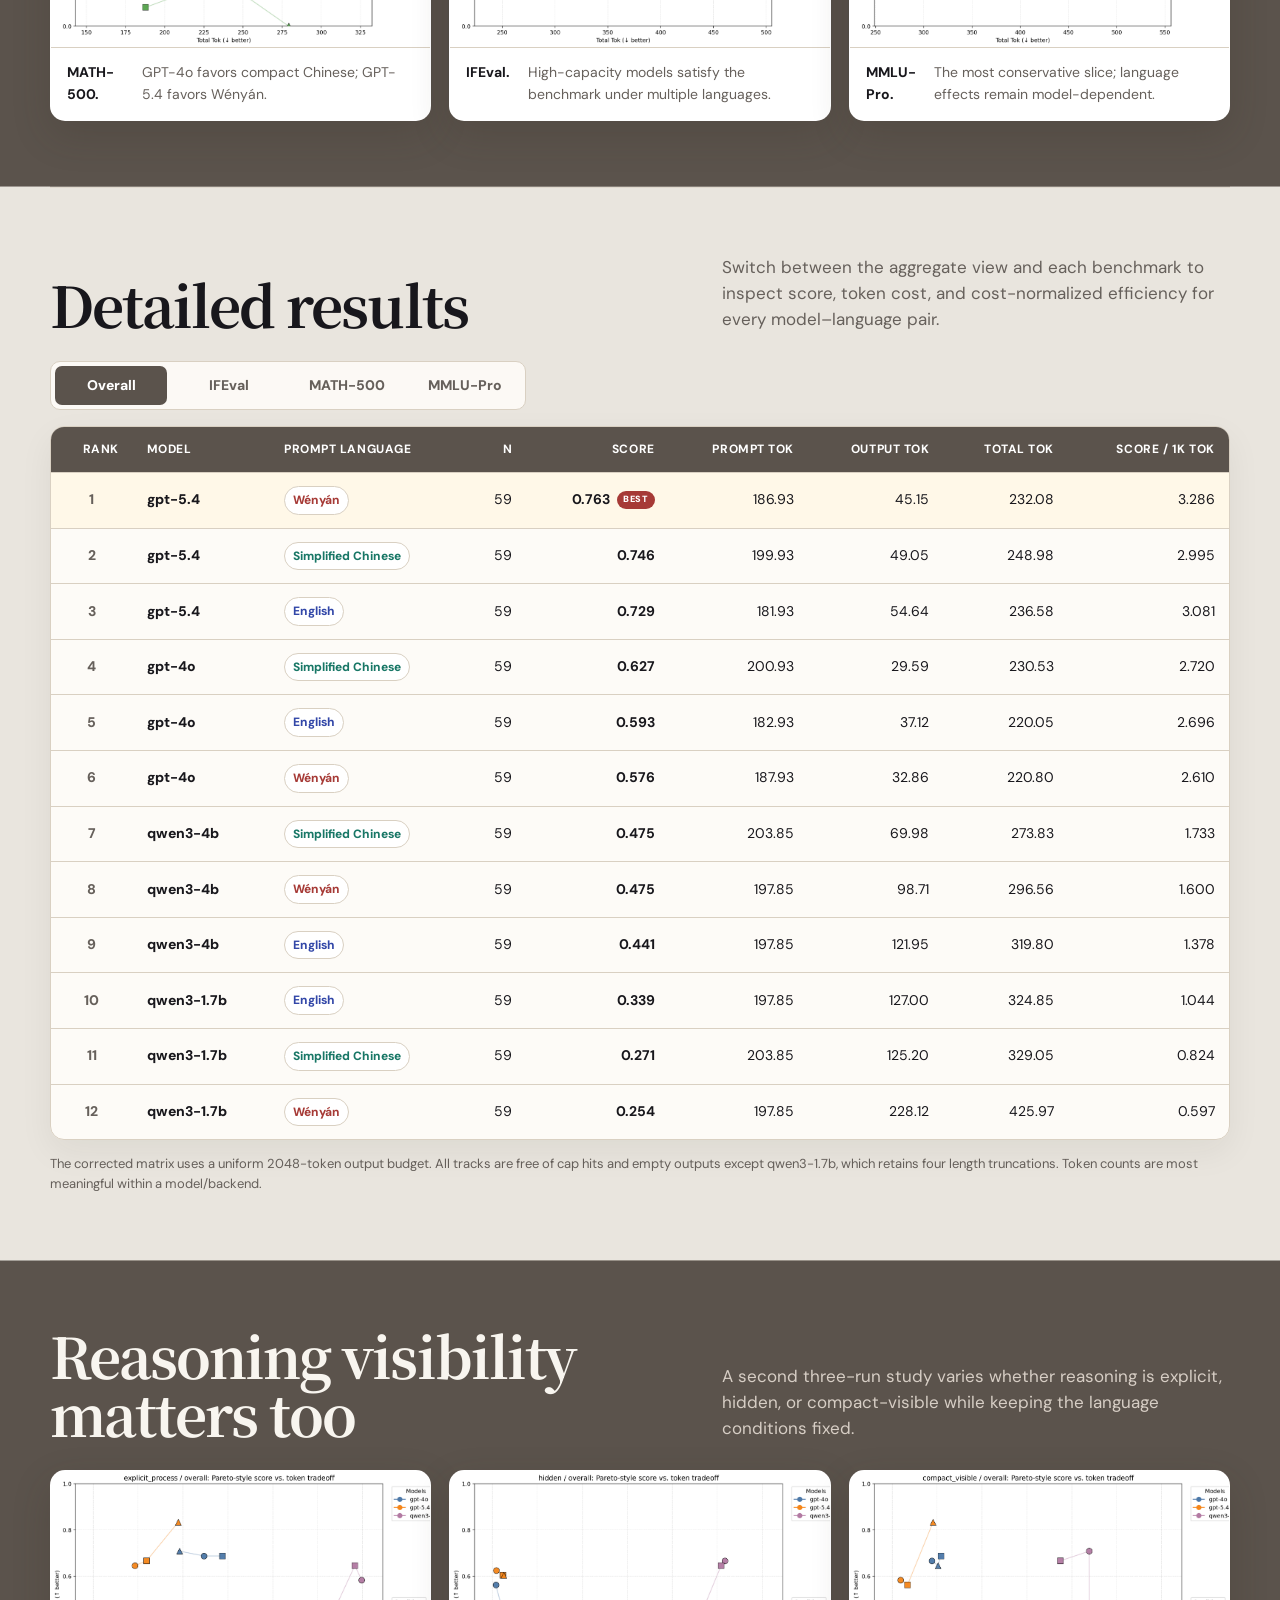
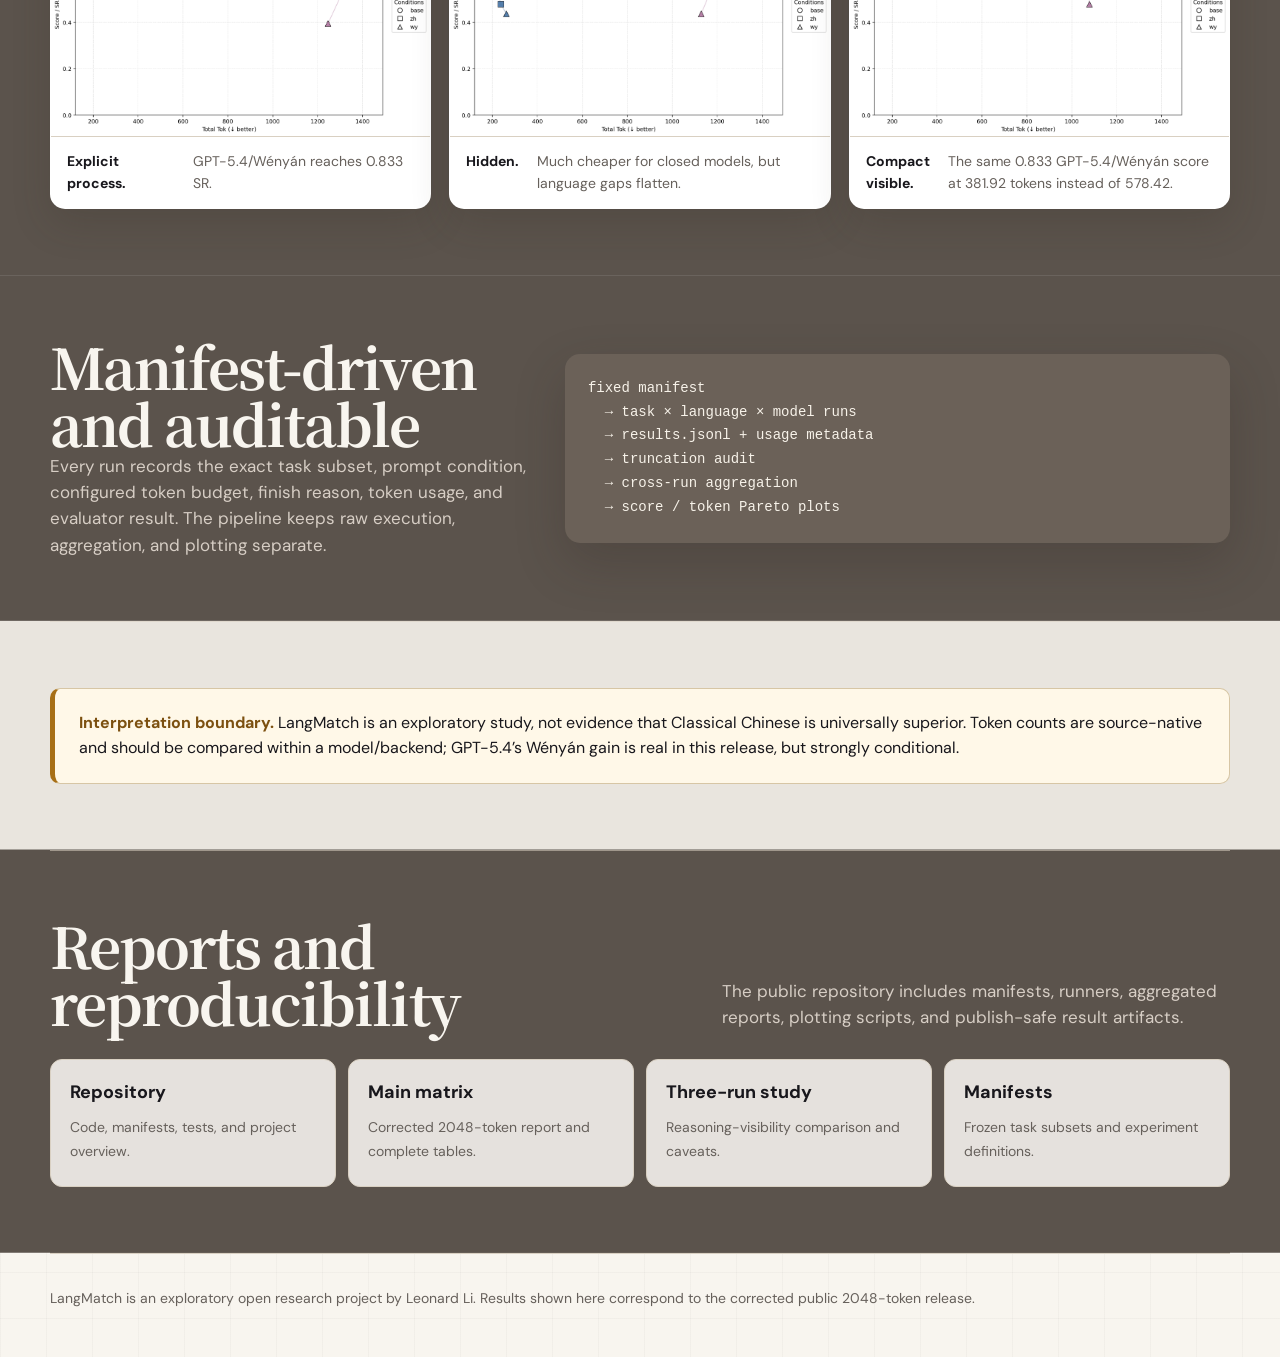
==== commit bdb7feba: "Refine section palette and evaluation showcase" ====
--- a/site/index.html
+++ b/site/index.html
@@ -36,7 +36,7 @@
   <meta name="twitter:description" content="LangMatch studies how English, Simplified Chinese, and Classical Chinese change the quality–cost frontier of LLM inference.">
   <meta name="twitter:image" content="https://langmatch.lsamc.website/og-image.png">
   <script type="application/ld+json">{"@context":"https://schema.org","@type":"SoftwareSourceCode","name":"LangMatch","headline":"LangMatch — Prompt Language as a Quality–Cost Variable","description":"LangMatch studies how English, Simplified Chinese, and Classical Chinese change the quality–cost frontier of LLM inference.","url":"https://langmatch.lsamc.website/","image":"https://langmatch.lsamc.website/og-image.png","inLanguage":"en","author":{"@type":"Person","name":"Leonard Li","url":"https://lsamc.website/"},"publisher":{"@type":"Person","name":"Leonard Li","url":"https://lsamc.website/"},"codeRepository":"https://github.com/LeonardNJU/LangMatch","programmingLanguage":"Python"}</script>
-  <link rel="stylesheet" href="styles.css?v=20260715-5">
+  <link rel="stylesheet" href="styles.css?v=20260715-6">
 </head>
 <body>
   <div class="topbar">
@@ -135,21 +135,30 @@
 <section class="section tone-light" id="example">
       <div class="section-head">
         <h2>What does one evaluation item look like?</h2>
-        <p>The underlying MMLU-Pro problem and gold answer stay fixed; only the system prompt and task language change. This is public-manifest example 800. Responses below illustrate the required output form and are not additional leaderboard observations.</p>
-      </div>
-      <div class="shared-task"><span>Shared task</span><p>A dress sells for $50. Its markup is 40% of the selling price. What is the markup in dollars? The gold option is G: $20.</p></div>
+        <p>This uses MATH-500 number-theory/149 from the public compact manifest. Semantics and the gold answer stay fixed, while the Simplified Chinese prompt uses 188 non-whitespace characters and the Wényán version uses 150—about 20% fewer.</p>
+      </div>
+      <div class="shared-task"><span>Shared task and counting rule</span><p>Find the sum of all integers N < 50 such that N leaves remainder 5 modulo 8 and remainder 3 modulo 6. The gold answer is 66. Counts come directly from the public manifest and exclude whitespace; responses below illustrate output form rather than add new measured runs.</p></div>
       <div class="showcase-grid"><article class="showcase-card showcase-base">
-          <div class="showcase-language">English</div>
-          <div class="showcase-block"><span>System prompt</span><p>Think and answer in English. Stay compact and put only the option letter inside &lt;answer&gt;…&lt;/answer&gt;.</p></div>
-          <div class="showcase-block response"><span>Illustrative response</span><p>The markup is 40% of the selling price: 0.40 × $50 = $20. &lt;answer&gt;G&lt;/answer&gt;</p></div>
+          <div class="showcase-language"><span>English</span><span class="showcase-count">400 non-space chars</span></div>
+          <div class="showcase-block"><span>Full public-manifest prompt</span><p>Problem / 题目:
+A group of $N$ students, where $N &lt; 50$, is on a field trip. If their teacher puts them in groups of 8, the last group has 5 students. If their teacher instead puts them in groups of 6, the last group has 3 students. What is the sum of all possible values of $N$?
+
+Think carefully in English. You may include a brief reasoning sketch if helpful, but keep it compact and no longer than one short paragraph. Put only the final answer inside &lt;answer&gt;...&lt;/answer&gt;. Do not use \boxed.</p></div>
+          <div class="showcase-block response"><span>Illustrative response · 91 chars</span><p>We need N ≡ 5 (mod 8) and N ≡ 3 (mod 6). Below 50, the solutions are 21 and 45, whose sum is 66. &lt;answer&gt;66&lt;/answer&gt;</p></div>
         </article><article class="showcase-card showcase-zh">
-          <div class="showcase-language">Simplified Chinese</div>
-          <div class="showcase-block"><span>系统提示</span><p>用中文思考与作答，保持简洁，并把最终选项字母放入 &lt;answer&gt;…&lt;/answer&gt;。</p></div>
-          <div class="showcase-block response"><span>示例输出</span><p>加价为售价的 40%：0.40 × $50 = $20。&lt;answer&gt;G&lt;/answer&gt;</p></div>
+          <div class="showcase-language"><span>Simplified Chinese</span><span class="showcase-count">188 non-space chars</span></div>
+          <div class="showcase-block"><span>Full public-manifest prompt</span><p>题目：
+一组学生共有 $N$ 人，其中 $N &lt; 50$，正在进行一次实地考察。如果老师把他们分成每组 8 人，那么最后一组有 5 名学生。如果老师改为把他们分成每组 6 人，那么最后一组有 3 名学生。$N$ 的所有可能取值之和是多少？
+
+请用中文仔细思考。如有必要，可以写一小段简短推理，但整体必须简洁，且不要超过一个短段。只将最终答案放在&lt;answer&gt;...&lt;/answer&gt;中。不要使用\boxed。</p></div>
+          <div class="showcase-block response"><span>Illustrative response · 76 chars</span><p>条件等价于 N ≡ 5 (mod 8) 且 N ≡ 3 (mod 6)。在 N &lt; 50 时，符合条件的 N 为 21 和 45，故所有可能值之和为 66。&lt;answer&gt;66&lt;/answer&gt;</p></div>
         </article><article class="showcase-card showcase-wy">
-          <div class="showcase-language">Wényán</div>
-          <div class="showcase-block"><span>系統提示</span><p>思與答皆用文言，辭務簡勁，終以 &lt;answer&gt;…&lt;/answer&gt; 標其選項。</p></div>
-          <div class="showcase-block response"><span>示例輸出</span><p>加價為售價四成，故 $50 × 0.4 = $20。&lt;answer&gt;G&lt;/answer&gt;</p></div>
+          <div class="showcase-language"><span>Wényán</span><span class="showcase-count">150 non-space chars</span></div>
+          <div class="showcase-block"><span>Full public-manifest prompt</span><p>題目：
+有學生 $N$ 人，且 $N &lt; 50$，出遊於野。若其師以每組 8 人分之，則末組有 5 人。若其師改以每組 6 人分之，則末組有 3 人。問 $N$ 之一切可能值之和為何？
+
+請以文言審思。若有必要，得略陳其理，然務須簡勁，且毋過一短段。惟最終答案須且僅須置於&lt;answer&gt;...&lt;/answer&gt;之內。勿用\boxed。</p></div>
+          <div class="showcase-block response"><span>Illustrative response · 60 chars</span><p>由 N ≡ 5 (mod 8)、N ≡ 3 (mod 6)，且 N &lt; 50，得 N = 21、45，和為 66。&lt;answer&gt;66&lt;/answer&gt;</p></div>
         </article></div>
     </section>
 
@@ -251,13 +260,13 @@
       </div>
     </section>
 
-    <section class="section tone-dark">
+    <section class="section tone-light">
       <div class="notice">
         <strong>Interpretation boundary.</strong> LangMatch is an exploratory study, not evidence that Classical Chinese is universally superior. Token counts are source-native and should be compared within a model/backend; GPT-5.4’s Wényán gain is real in this release, but strongly conditional.
       </div>
     </section>
 
-    <section class="section tone-light">
+    <section class="section tone-dark">
       <div class="section-head">
         <h2>Reports and reproducibility</h2>
         <p>The public repository includes manifests, runners, aggregated reports, plotting scripts, and publish-safe result artifacts.</p>
--- a/site/styles.css
+++ b/site/styles.css
@@ -6,6 +6,10 @@
   --paper: #f8f5ef;
   --panel: #fffdfa;
   --soft: #eee9df;
+  --band-light: #e9e5de;
+  --band-deep: #5b534c;
+  --band-deep-muted: #d7cec5;
+  --band-deep-panel: #6b6158;
   --line: #d9d0c2;
   --muted: #66605b;
   --indigo: #3247a8;
@@ -160,24 +164,25 @@
 
 
 .section { width: min(1180px, calc(100% - 40px)); margin: 0 auto; padding: 66px 0; }
+section[id] { scroll-margin-top: 74px; }
 .section.tone-light,
 .section.tone-dark {
   position: relative;
   clip-path: inset(0 -100vmax);
 }
 .section.tone-light {
-  background: var(--paper);
-  box-shadow: 0 0 0 100vmax var(--paper);
+  background: var(--band-light);
+  box-shadow: 0 0 0 100vmax var(--band-light);
 }
 .section.tone-dark {
   color: #f8f5ef;
-  background: #111216;
-  box-shadow: 0 0 0 100vmax #111216;
+  background: var(--band-deep);
+  box-shadow: 0 0 0 100vmax var(--band-deep);
 }
 .section.tone-dark .section-head p,
 .section.tone-dark .body-copy,
 .section.tone-dark .table-note {
-  color: rgba(248,245,239,.68);
+  color: var(--band-deep-muted);
 }
 .section.tone-dark .prompt,
 .section.tone-dark .card,
@@ -188,7 +193,7 @@
 }
 .section.tone-dark figure {
   border-color: rgba(255,255,255,.18);
-  box-shadow: 0 14px 38px rgba(0,0,0,.28);
+  box-shadow: 0 14px 38px rgba(52,43,36,.20);
 }
 .section.tone-dark .notice {
   color: var(--ink);
@@ -248,7 +253,12 @@
 figcaption { display: flex; justify-content: space-between; gap: 18px; padding: 14px 16px; border-top: 1px solid var(--line); color: var(--muted); font-size: 14px; }
 figcaption strong { color: var(--ink); }
 
-.method-band { background: var(--soft); border-block: 1px solid var(--line); }
+.method-band {
+  color: #f8f5ef;
+  background: var(--band-deep);
+  border-block: 1px solid rgba(255,255,255,.12);
+}
+.method-band .body-copy { color: var(--band-deep-muted); }
 .method-grid {
   width: min(1180px, calc(100% - 40px));
   margin: 0 auto;
@@ -258,7 +268,7 @@
   gap: 36px;
   align-items: center;
 }
-.pipeline { margin: 0; overflow-x: auto; padding: 23px; border-radius: 15px; color: #f7f2e9; background: #111216; box-shadow: var(--shadow); }
+.pipeline { margin: 0; overflow-x: auto; padding: 23px; border-radius: 15px; color: #f7f2e9; background: var(--band-deep-panel); box-shadow: 0 20px 50px rgba(47,39,33,.24); }
 .pipeline code { font-family: ui-monospace, SFMono-Regular, Menlo, Consolas, monospace; font-size: 14px; line-height: 1.7; }
 
 .notice { padding: 22px 24px; border: 1px solid #d7c6a5; border-left: 5px solid var(--gold); border-radius: 10px; background: #fff8e8; }
@@ -304,7 +314,7 @@
 #data-tab-2:checked ~ .data-tab-controls label[for="data-tab-2"],
 #data-tab-3:checked ~ .data-tab-controls label[for="data-tab-3"] {
   color: #fff;
-  background: var(--ink);
+  background: var(--band-deep);
 }
 .data-panel { display: none; }
 #data-tab-0:checked ~ .panel-0,
@@ -333,11 +343,9 @@
   white-space: nowrap;
 }
 .leaderboard-table th {
-  position: sticky;
-  top: 60px;
-  z-index: 2;
+  position: static;
   color: #fff;
-  background: var(--ink);
+  background: var(--band-deep);
   font-size: 12px;
   letter-spacing: .045em;
   text-transform: uppercase;
@@ -406,11 +414,23 @@
   background: var(--panel);
 }
 .showcase-language {
+  display: flex;
+  align-items: baseline;
+  justify-content: space-between;
+  gap: 12px;
   padding: 12px 17px;
   border-bottom: 1px solid var(--line);
   font-family: "Noto Serif SC", Georgia, serif;
   font-size: 20px;
   font-weight: 800;
+}
+.showcase-count {
+  color: var(--muted);
+  font-family: "DM Sans", system-ui, sans-serif;
+  font-size: 11px;
+  font-weight: 800;
+  letter-spacing: .04em;
+  text-transform: uppercase;
 }
 .showcase-base .showcase-language { border-top: 5px solid var(--indigo); }
 .showcase-zh .showcase-language { border-top: 5px solid var(--jade); }
@@ -418,7 +438,7 @@
 .showcase-block { padding: 16px 17px; }
 .showcase-block + .showcase-block { border-top: 1px solid var(--line); }
 .showcase-block p { margin: 0; color: #4a4541; font-size: 14px; line-height: 1.65; }
-.showcase-block.response { background: #111216; }
+.showcase-block.response { background: var(--band-deep); }
 .showcase-block.response span { color: rgba(255,255,255,.55); }
 .showcase-block.response p {
   color: #f7f2e9;
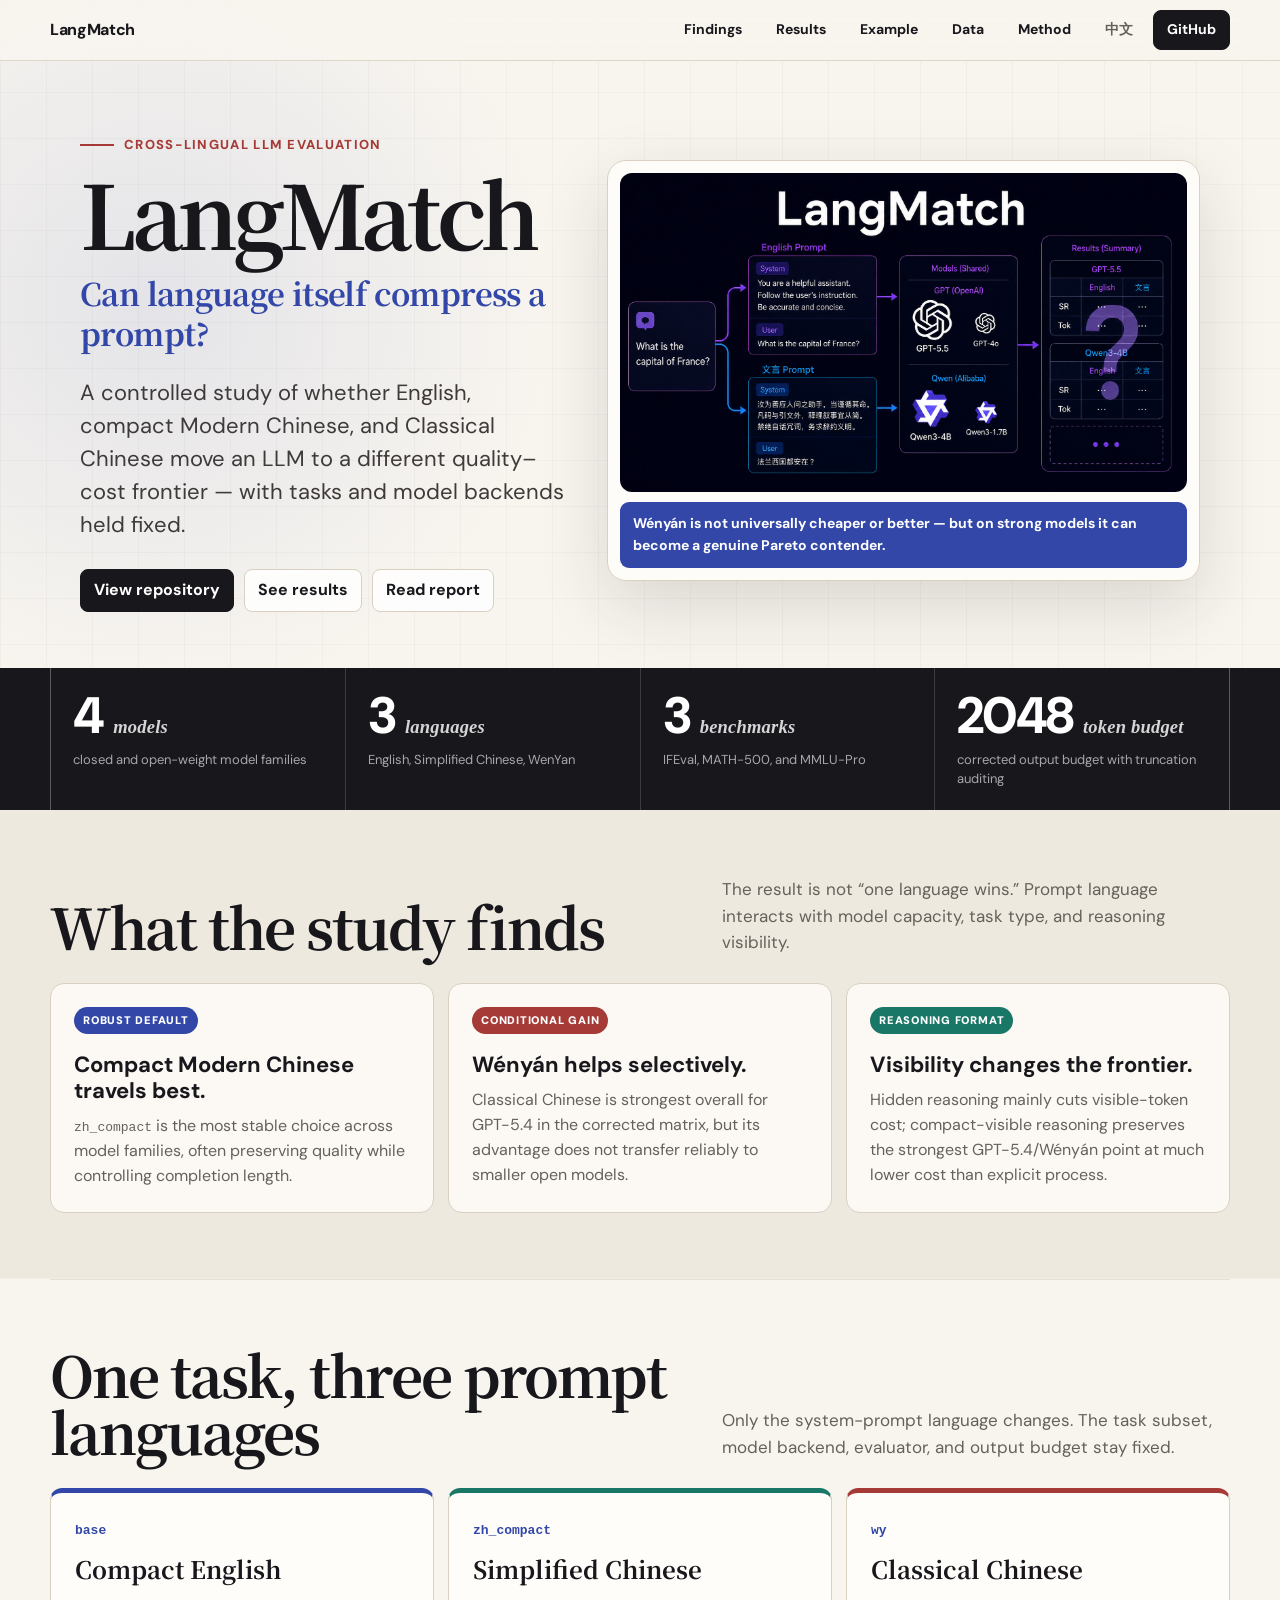
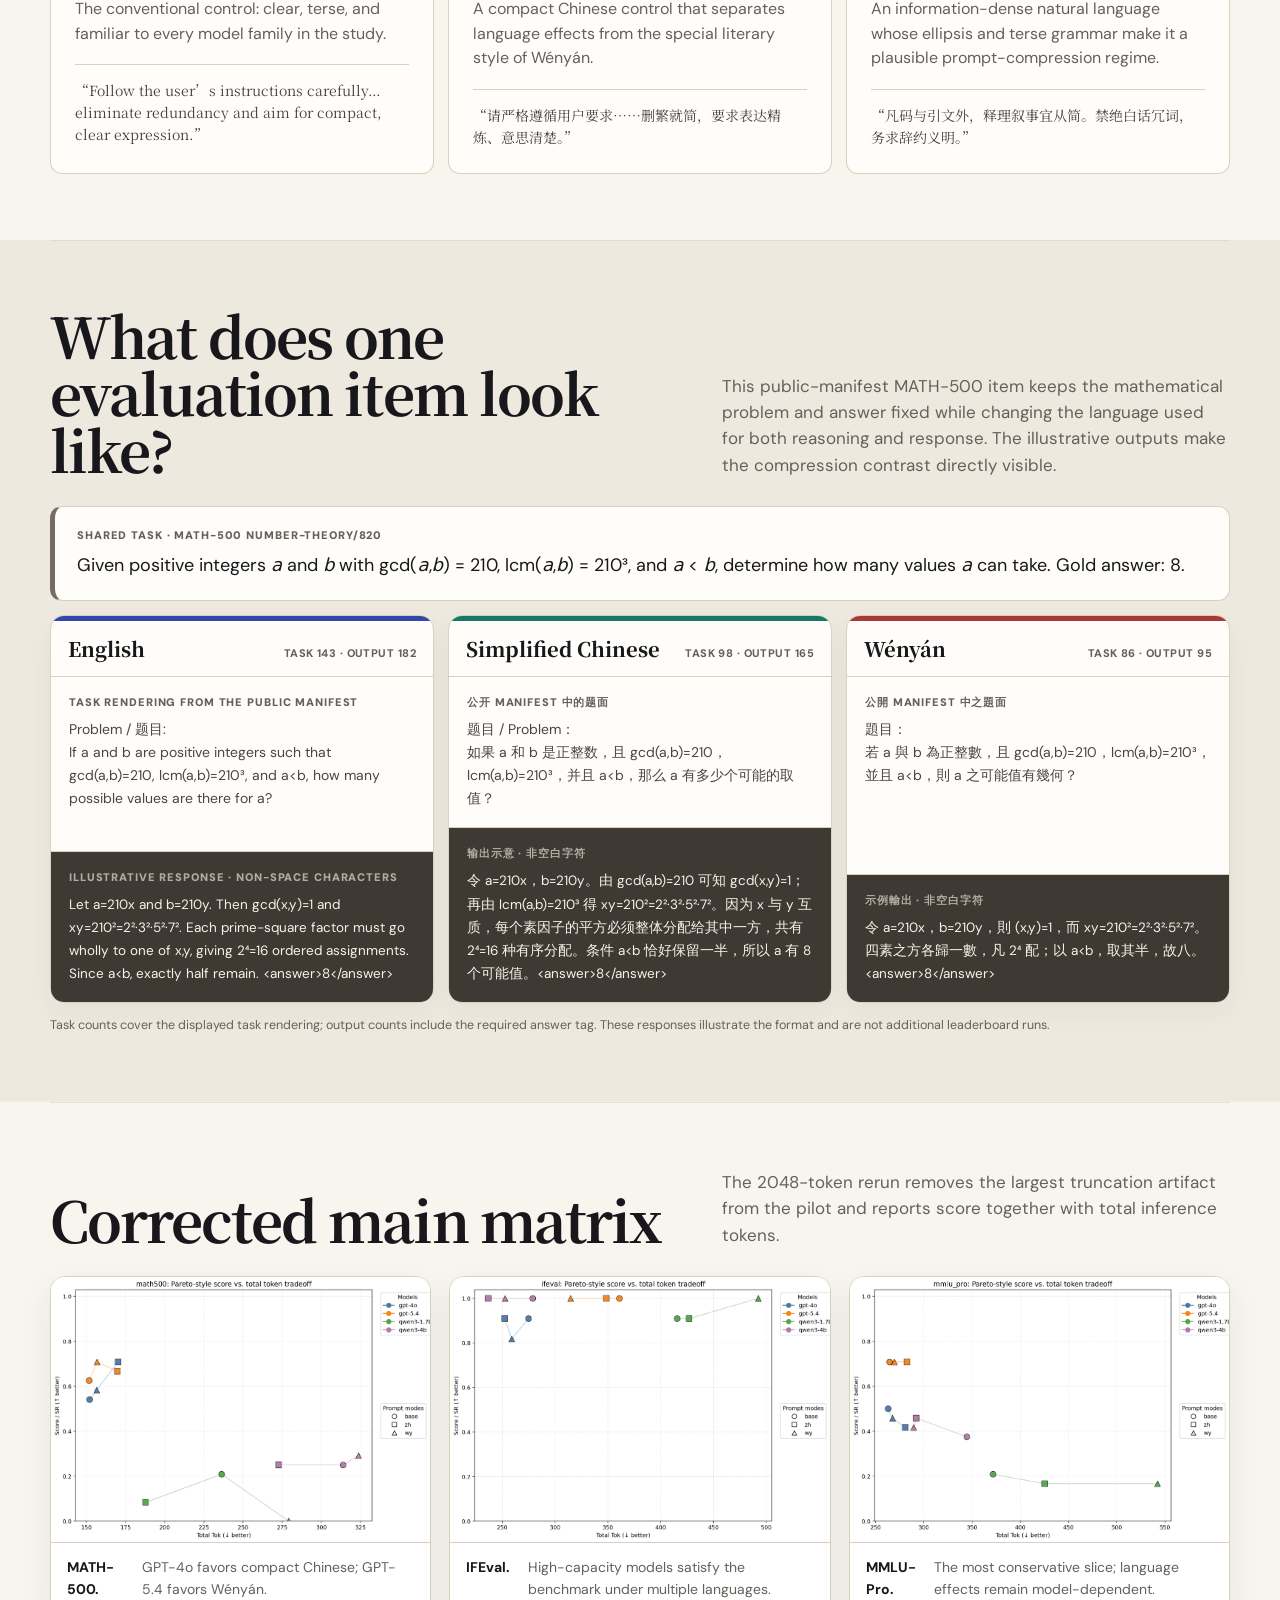
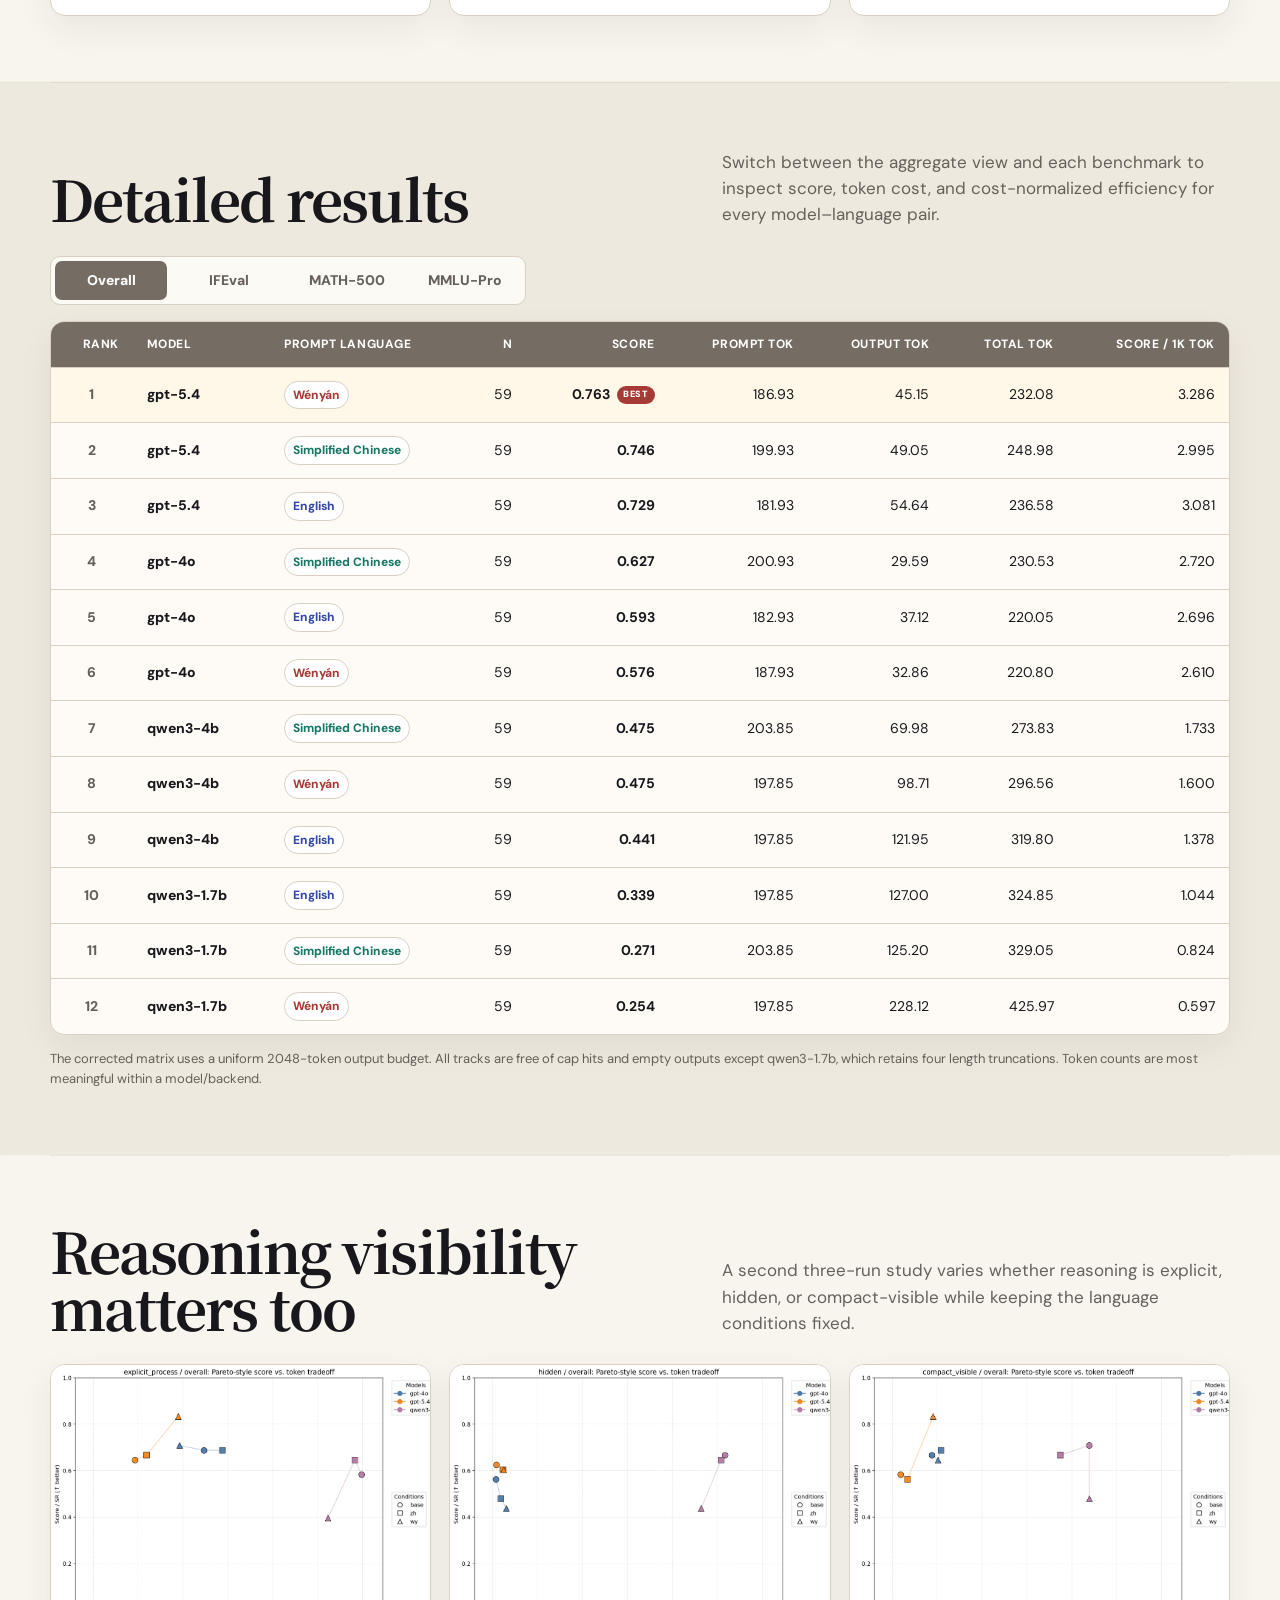
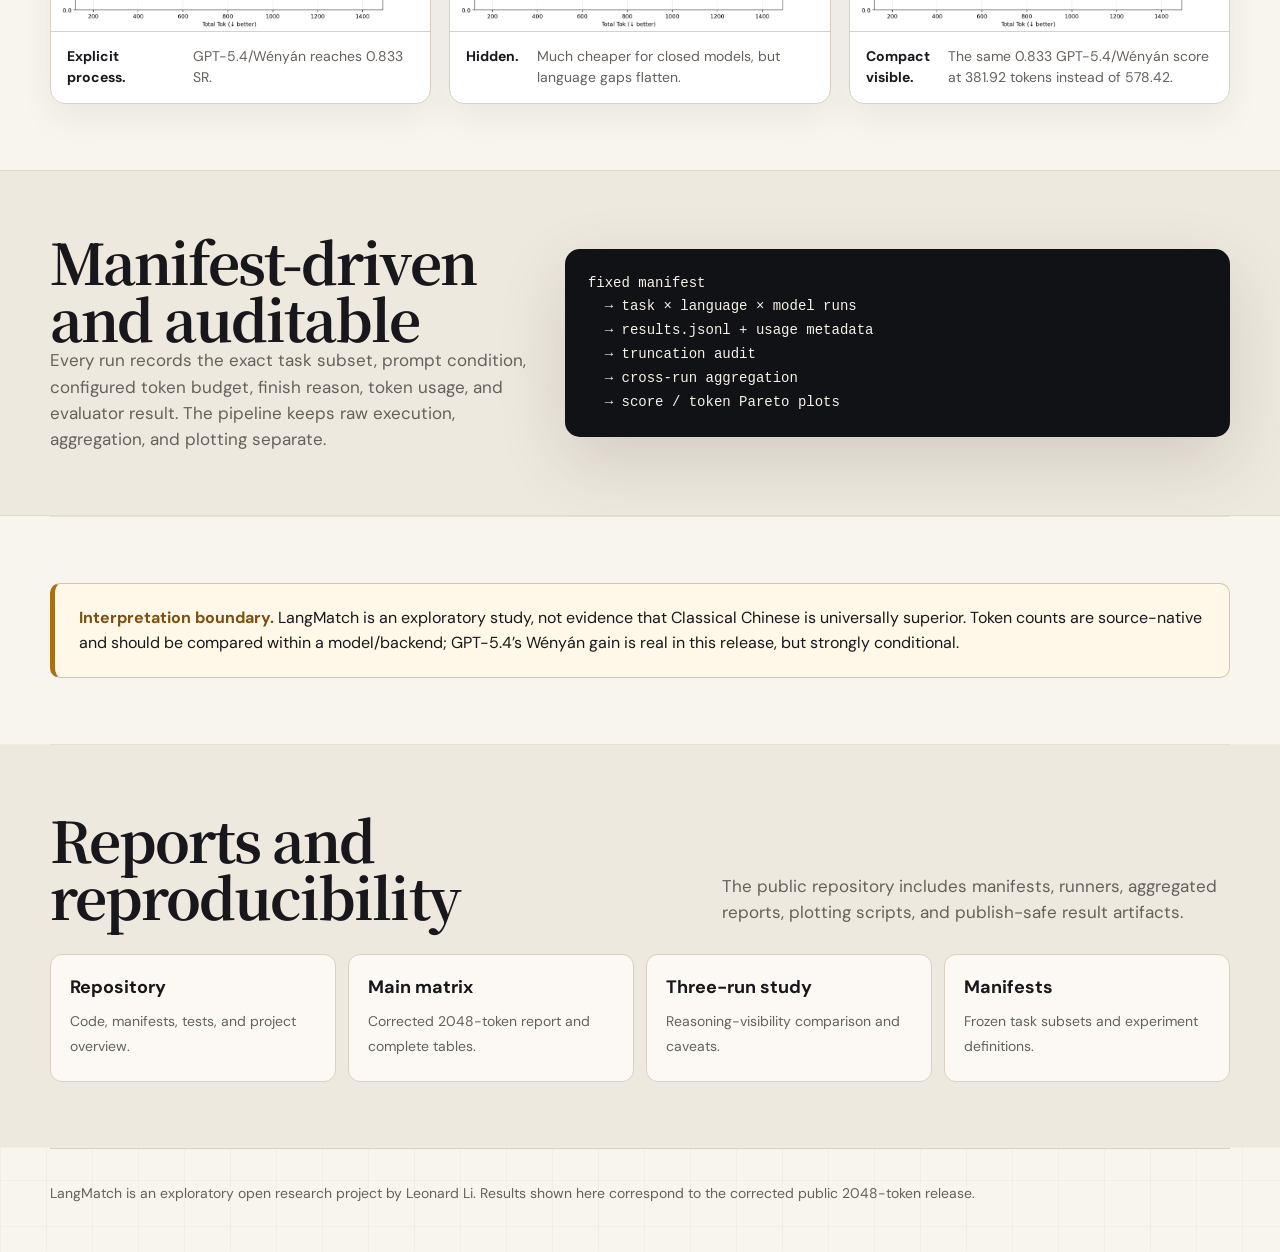
==== commit ebd77b92: "Polish showcase and section contrast" ====
--- a/site/index.html
+++ b/site/index.html
@@ -36,7 +36,7 @@
   <meta name="twitter:description" content="LangMatch studies how English, Simplified Chinese, and Classical Chinese change the quality–cost frontier of LLM inference.">
   <meta name="twitter:image" content="https://langmatch.lsamc.website/og-image.png">
   <script type="application/ld+json">{"@context":"https://schema.org","@type":"SoftwareSourceCode","name":"LangMatch","headline":"LangMatch — Prompt Language as a Quality–Cost Variable","description":"LangMatch studies how English, Simplified Chinese, and Classical Chinese change the quality–cost frontier of LLM inference.","url":"https://langmatch.lsamc.website/","image":"https://langmatch.lsamc.website/og-image.png","inLanguage":"en","author":{"@type":"Person","name":"Leonard Li","url":"https://lsamc.website/"},"publisher":{"@type":"Person","name":"Leonard Li","url":"https://lsamc.website/"},"codeRepository":"https://github.com/LeonardNJU/LangMatch","programmingLanguage":"Python"}</script>
-  <link rel="stylesheet" href="styles.css?v=20260715-6">
+  <link rel="stylesheet" href="styles.css?v=20260715-8">
 </head>
 <body>
   <div class="topbar">
@@ -81,7 +81,7 @@
   </section>
 
   <main>
-    <section class="section tone-light" id="findings">
+    <section class="section tone-dark" id="findings">
       <div class="section-head">
         <h2>What the study finds</h2>
         <p>The result is not “one language wins.” Prompt language interacts with model capacity, task type, and reasoning visibility.</p>
@@ -105,7 +105,7 @@
       </div>
     </section>
 
-    <section class="section tone-dark" id="question">
+    <section class="section tone-light" id="question">
       <div class="section-head">
         <h2>One task, three prompt languages</h2>
         <p>Only the system-prompt language changes. The task subset, model backend, evaluator, and output budget stay fixed.</p>
@@ -132,37 +132,39 @@
       </div>
     </section>
 
-<section class="section tone-light" id="example">
+<section class="section tone-dark" id="example">
       <div class="section-head">
         <h2>What does one evaluation item look like?</h2>
-        <p>This uses MATH-500 number-theory/149 from the public compact manifest. Semantics and the gold answer stay fixed, while the Simplified Chinese prompt uses 188 non-whitespace characters and the Wényán version uses 150—about 20% fewer.</p>
-      </div>
-      <div class="shared-task"><span>Shared task and counting rule</span><p>Find the sum of all integers N < 50 such that N leaves remainder 5 modulo 8 and remainder 3 modulo 6. The gold answer is 66. Counts come directly from the public manifest and exclude whitespace; responses below illustrate output form rather than add new measured runs.</p></div>
-      <div class="showcase-grid"><article class="showcase-card showcase-base">
-          <div class="showcase-language"><span>English</span><span class="showcase-count">400 non-space chars</span></div>
-          <div class="showcase-block"><span>Full public-manifest prompt</span><p>Problem / 题目:
-A group of $N$ students, where $N &lt; 50$, is on a field trip. If their teacher puts them in groups of 8, the last group has 5 students. If their teacher instead puts them in groups of 6, the last group has 3 students. What is the sum of all possible values of $N$?
-
-Think carefully in English. You may include a brief reasoning sketch if helpful, but keep it compact and no longer than one short paragraph. Put only the final answer inside &lt;answer&gt;...&lt;/answer&gt;. Do not use \boxed.</p></div>
-          <div class="showcase-block response"><span>Illustrative response · 91 chars</span><p>We need N ≡ 5 (mod 8) and N ≡ 3 (mod 6). Below 50, the solutions are 21 and 45, whose sum is 66. &lt;answer&gt;66&lt;/answer&gt;</p></div>
-        </article><article class="showcase-card showcase-zh">
-          <div class="showcase-language"><span>Simplified Chinese</span><span class="showcase-count">188 non-space chars</span></div>
-          <div class="showcase-block"><span>Full public-manifest prompt</span><p>题目：
-一组学生共有 $N$ 人，其中 $N &lt; 50$，正在进行一次实地考察。如果老师把他们分成每组 8 人，那么最后一组有 5 名学生。如果老师改为把他们分成每组 6 人，那么最后一组有 3 名学生。$N$ 的所有可能取值之和是多少？
-
-请用中文仔细思考。如有必要，可以写一小段简短推理，但整体必须简洁，且不要超过一个短段。只将最终答案放在&lt;answer&gt;...&lt;/answer&gt;中。不要使用\boxed。</p></div>
-          <div class="showcase-block response"><span>Illustrative response · 76 chars</span><p>条件等价于 N ≡ 5 (mod 8) 且 N ≡ 3 (mod 6)。在 N &lt; 50 时，符合条件的 N 为 21 和 45，故所有可能值之和为 66。&lt;answer&gt;66&lt;/answer&gt;</p></div>
-        </article><article class="showcase-card showcase-wy">
-          <div class="showcase-language"><span>Wényán</span><span class="showcase-count">150 non-space chars</span></div>
-          <div class="showcase-block"><span>Full public-manifest prompt</span><p>題目：
-有學生 $N$ 人，且 $N &lt; 50$，出遊於野。若其師以每組 8 人分之，則末組有 5 人。若其師改以每組 6 人分之，則末組有 3 人。問 $N$ 之一切可能值之和為何？
-
-請以文言審思。若有必要，得略陳其理，然務須簡勁，且毋過一短段。惟最終答案須且僅須置於&lt;answer&gt;...&lt;/answer&gt;之內。勿用\boxed。</p></div>
-          <div class="showcase-block response"><span>Illustrative response · 60 chars</span><p>由 N ≡ 5 (mod 8)、N ≡ 3 (mod 6)，且 N &lt; 50，得 N = 21、45，和為 66。&lt;answer&gt;66&lt;/answer&gt;</p></div>
-        </article></div>
-    </section>
-
-    <section class="section tone-dark" id="results">
+        <p>This public-manifest MATH-500 item keeps the mathematical problem and answer fixed while changing the language used for both reasoning and response. The illustrative outputs make the compression contrast directly visible.</p>
+      </div>
+      <div class="shared-task">
+        <span>Shared task · MATH-500 number-theory/820</span>
+        <p>Given positive integers <em>a</em> and <em>b</em> with gcd(<em>a</em>,<em>b</em>) = 210, lcm(<em>a</em>,<em>b</em>) = 210³, and <em>a</em> &lt; <em>b</em>, determine how many values <em>a</em> can take. Gold answer: 8.</p>
+      </div>
+      <div class="showcase-grid">
+        <article class="showcase-card showcase-base">
+          <div class="showcase-language"><span>English</span><span class="showcase-count">Task 143 · Output 182</span></div>
+          <div class="showcase-block task"><span>Task rendering from the public manifest</span><p>Problem / 题目:
+If a and b are positive integers such that gcd(a,b)=210, lcm(a,b)=210³, and a&lt;b, how many possible values are there for a?</p></div>
+          <div class="showcase-block response"><span>Illustrative response · non-space characters</span><p>Let a=210x and b=210y. Then gcd(x,y)=1 and xy=210²=2²·3²·5²·7². Each prime-square factor must go wholly to one of x,y, giving 2⁴=16 ordered assignments. Since a&lt;b, exactly half remain. &lt;answer&gt;8&lt;/answer&gt;</p></div>
+        </article>
+        <article class="showcase-card showcase-zh">
+          <div class="showcase-language"><span>Simplified Chinese</span><span class="showcase-count">Task 98 · Output 165</span></div>
+          <div class="showcase-block task"><span>公开 Manifest 中的题面</span><p>题目 / Problem：
+如果 a 和 b 是正整数，且 gcd(a,b)=210，lcm(a,b)=210³，并且 a&lt;b，那么 a 有多少个可能的取值？</p></div>
+          <div class="showcase-block response"><span>输出示意 · 非空白字符</span><p>令 a=210x，b=210y。由 gcd(a,b)=210 可知 gcd(x,y)=1；再由 lcm(a,b)=210³ 得 xy=210²=2²·3²·5²·7²。因为 x 与 y 互质，每个素因子的平方必须整体分配给其中一方，共有 2⁴=16 种有序分配。条件 a&lt;b 恰好保留一半，所以 a 有 8 个可能值。&lt;answer&gt;8&lt;/answer&gt;</p></div>
+        </article>
+        <article class="showcase-card showcase-wy">
+          <div class="showcase-language"><span>Wényán</span><span class="showcase-count">Task 86 · Output 95</span></div>
+          <div class="showcase-block task"><span>公開 Manifest 中之題面</span><p>題目：
+若 a 與 b 為正整數，且 gcd(a,b)=210，lcm(a,b)=210³，並且 a&lt;b，則 a 之可能值有幾何？</p></div>
+          <div class="showcase-block response"><span>示例輸出 · 非空白字符</span><p>令 a=210x，b=210y，則 (x,y)=1，而 xy=210²=2²·3²·5²·7²。四素之方各歸一數，凡 2⁴ 配；以 a&lt;b，取其半，故八。&lt;answer&gt;8&lt;/answer&gt;</p></div>
+        </article>
+      </div>
+      <p class="showcase-note">Task counts cover the displayed task rendering; output counts include the required answer tag. These responses illustrate the format and are not additional leaderboard runs.</p>
+    </section>
+
+    <section class="section tone-light" id="results">
       <div class="section-head">
         <h2>Corrected main matrix</h2>
         <p>The 2048-token rerun removes the largest truncation artifact from the pilot and reports score together with total inference tokens.</p>
@@ -183,7 +185,7 @@
       </div>
     </section>
 
-<section class="section tone-light" id="data">
+<section class="section tone-dark" id="data">
       <div class="section-head">
         <h2>Detailed results</h2>
         <p>Switch between the aggregate view and each benchmark to inspect score, token cost, and cost-normalized efficiency for every model–language pair.</p>
@@ -224,7 +226,7 @@
       <p class="table-note">The corrected matrix uses a uniform 2048-token output budget. All tracks are free of cap hits and empty outputs except qwen3-1.7b, which retains four length truncations. Token counts are most meaningful within a model/backend.</p>
     </section>
 
-    <section class="section tone-dark">
+    <section class="section tone-light">
       <div class="section-head">
         <h2>Reasoning visibility matters too</h2>
         <p>A second three-run study varies whether reasoning is explicit, hidden, or compact-visible while keeping the language conditions fixed.</p>
--- a/site/styles.css
+++ b/site/styles.css
@@ -6,10 +6,8 @@
   --paper: #f8f5ef;
   --panel: #fffdfa;
   --soft: #eee9df;
-  --band-light: #e9e5de;
-  --band-deep: #5b534c;
-  --band-deep-muted: #d7cec5;
-  --band-deep-panel: #6b6158;
+  --quiet-strong: #756c64;
+  --response: #3f3934;
   --line: #d9d0c2;
   --muted: #66605b;
   --indigo: #3247a8;
@@ -171,33 +169,23 @@
   clip-path: inset(0 -100vmax);
 }
 .section.tone-light {
-  background: var(--band-light);
-  box-shadow: 0 0 0 100vmax var(--band-light);
+  color: var(--ink);
+  background: var(--paper);
+  box-shadow: 0 0 0 100vmax var(--paper);
 }
 .section.tone-dark {
-  color: #f8f5ef;
-  background: var(--band-deep);
-  box-shadow: 0 0 0 100vmax var(--band-deep);
+  color: var(--ink);
+  background: var(--soft);
+  box-shadow: 0 0 0 100vmax var(--soft);
 }
 .section.tone-dark .section-head p,
 .section.tone-dark .body-copy,
 .section.tone-dark .table-note {
-  color: var(--band-deep-muted);
-}
-.section.tone-dark .prompt,
-.section.tone-dark .card,
-.section.tone-dark .shared-task,
-.section.tone-dark .showcase-card,
-.section.tone-dark .doc-link {
-  color: var(--ink);
+  color: var(--muted);
 }
 .section.tone-dark figure {
-  border-color: rgba(255,255,255,.18);
-  box-shadow: 0 14px 38px rgba(52,43,36,.20);
-}
-.section.tone-dark .notice {
-  color: var(--ink);
-  background: #fff8e8;
+  border-color: var(--line);
+  box-shadow: 0 12px 34px rgba(38,28,24,.07);
 }
 .section.tone-dark + .section,
 .section.tone-light + .section,
@@ -253,12 +241,8 @@
 figcaption { display: flex; justify-content: space-between; gap: 18px; padding: 14px 16px; border-top: 1px solid var(--line); color: var(--muted); font-size: 14px; }
 figcaption strong { color: var(--ink); }
 
-.method-band {
-  color: #f8f5ef;
-  background: var(--band-deep);
-  border-block: 1px solid rgba(255,255,255,.12);
-}
-.method-band .body-copy { color: var(--band-deep-muted); }
+.method-band { background: var(--soft); border-block: 1px solid var(--line); }
+.method-band .body-copy { color: var(--muted); }
 .method-grid {
   width: min(1180px, calc(100% - 40px));
   margin: 0 auto;
@@ -268,7 +252,7 @@
   gap: 36px;
   align-items: center;
 }
-.pipeline { margin: 0; overflow-x: auto; padding: 23px; border-radius: 15px; color: #f7f2e9; background: var(--band-deep-panel); box-shadow: 0 20px 50px rgba(47,39,33,.24); }
+.pipeline { margin: 0; overflow-x: auto; padding: 23px; border-radius: 15px; color: #f7f2e9; background: #111216; box-shadow: var(--shadow); }
 .pipeline code { font-family: ui-monospace, SFMono-Regular, Menlo, Consolas, monospace; font-size: 14px; line-height: 1.7; }
 
 .notice { padding: 22px 24px; border: 1px solid #d7c6a5; border-left: 5px solid var(--gold); border-radius: 10px; background: #fff8e8; }
@@ -314,7 +298,7 @@
 #data-tab-2:checked ~ .data-tab-controls label[for="data-tab-2"],
 #data-tab-3:checked ~ .data-tab-controls label[for="data-tab-3"] {
   color: #fff;
-  background: var(--band-deep);
+  background: var(--quiet-strong);
 }
 .data-panel { display: none; }
 #data-tab-0:checked ~ .panel-0,
@@ -345,7 +329,7 @@
 .leaderboard-table th {
   position: static;
   color: #fff;
-  background: var(--band-deep);
+  background: var(--quiet-strong);
   font-size: 12px;
   letter-spacing: .045em;
   text-transform: uppercase;
@@ -391,7 +375,7 @@
   margin-bottom: 14px;
   padding: 20px 22px;
   border: 1px solid var(--line);
-  border-left: 5px solid var(--ink);
+  border-left: 5px solid var(--quiet-strong);
   border-radius: 12px;
   background: var(--panel);
 }
@@ -408,10 +392,13 @@
 .shared-task p { margin: 0; font-size: 18px; }
 .showcase-grid { display: grid; grid-template-columns: repeat(3, minmax(0,1fr)); gap: 14px; }
 .showcase-card {
+  display: flex;
+  flex-direction: column;
   overflow: hidden;
   border: 1px solid var(--line);
   border-radius: 14px;
   background: var(--panel);
+  box-shadow: 0 10px 26px rgba(38,28,24,.045);
 }
 .showcase-language {
   display: flex;
@@ -435,15 +422,26 @@
 .showcase-base .showcase-language { border-top: 5px solid var(--indigo); }
 .showcase-zh .showcase-language { border-top: 5px solid var(--jade); }
 .showcase-wy .showcase-language { border-top: 5px solid var(--red); }
-.showcase-block { padding: 16px 17px; }
+.showcase-block { padding: 17px 18px; }
+.showcase-block.task p { white-space: pre-line; }
 .showcase-block + .showcase-block { border-top: 1px solid var(--line); }
 .showcase-block p { margin: 0; color: #4a4541; font-size: 14px; line-height: 1.65; }
-.showcase-block.response { background: var(--band-deep); }
-.showcase-block.response span { color: rgba(255,255,255,.55); }
+.showcase-block.response {
+  margin-top: auto;
+  background: var(--response);
+}
+.showcase-block.response span { color: rgba(247,242,233,.62); }
 .showcase-block.response p {
   color: #f7f2e9;
-  font-family: ui-monospace, SFMono-Regular, Menlo, Consolas, monospace;
-  font-size: 13px;
+  font-family: "DM Sans", system-ui, -apple-system, BlinkMacSystemFont, "Segoe UI", sans-serif;
+  font-size: 13.5px;
+  line-height: 1.72;
+}
+.showcase-note {
+  margin: 13px 0 0;
+  color: var(--muted);
+  font-size: 12.5px;
+  line-height: 1.55;
 }
 
 html[lang="zh-CN"] body {
